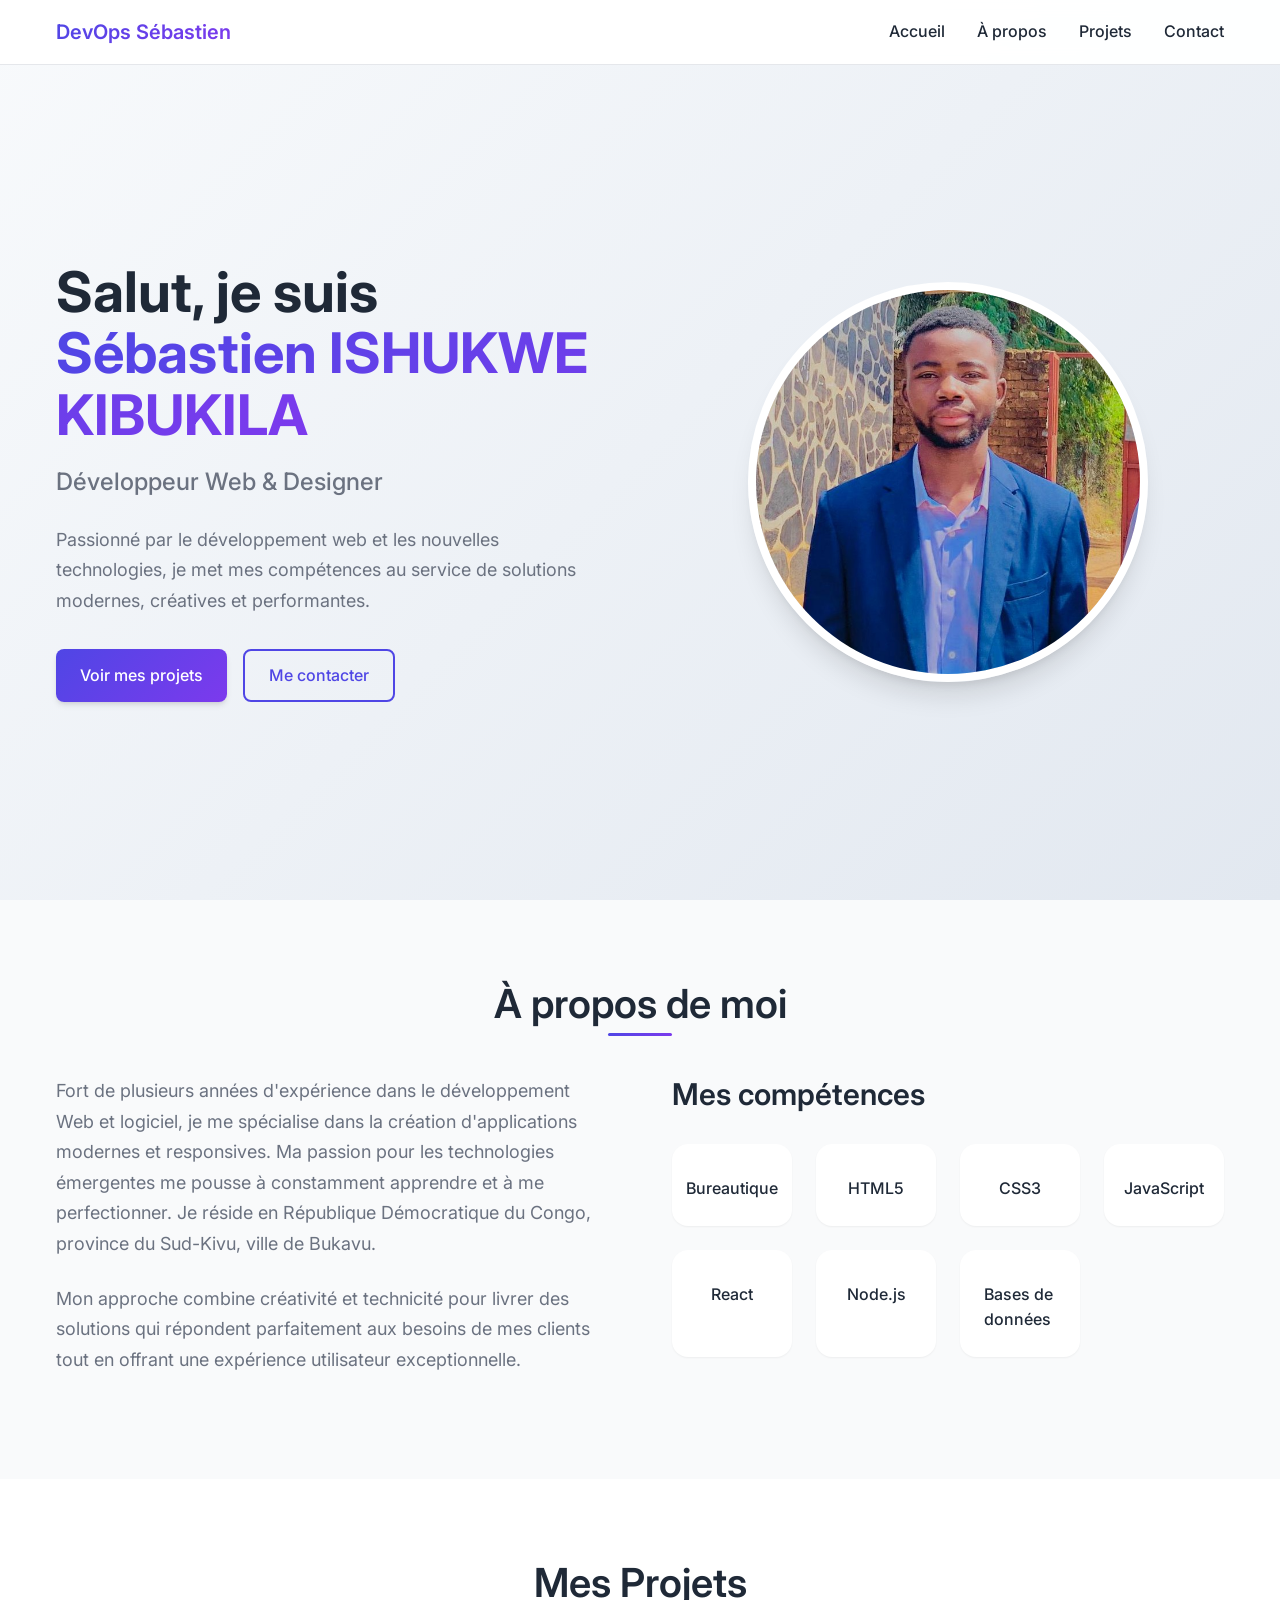
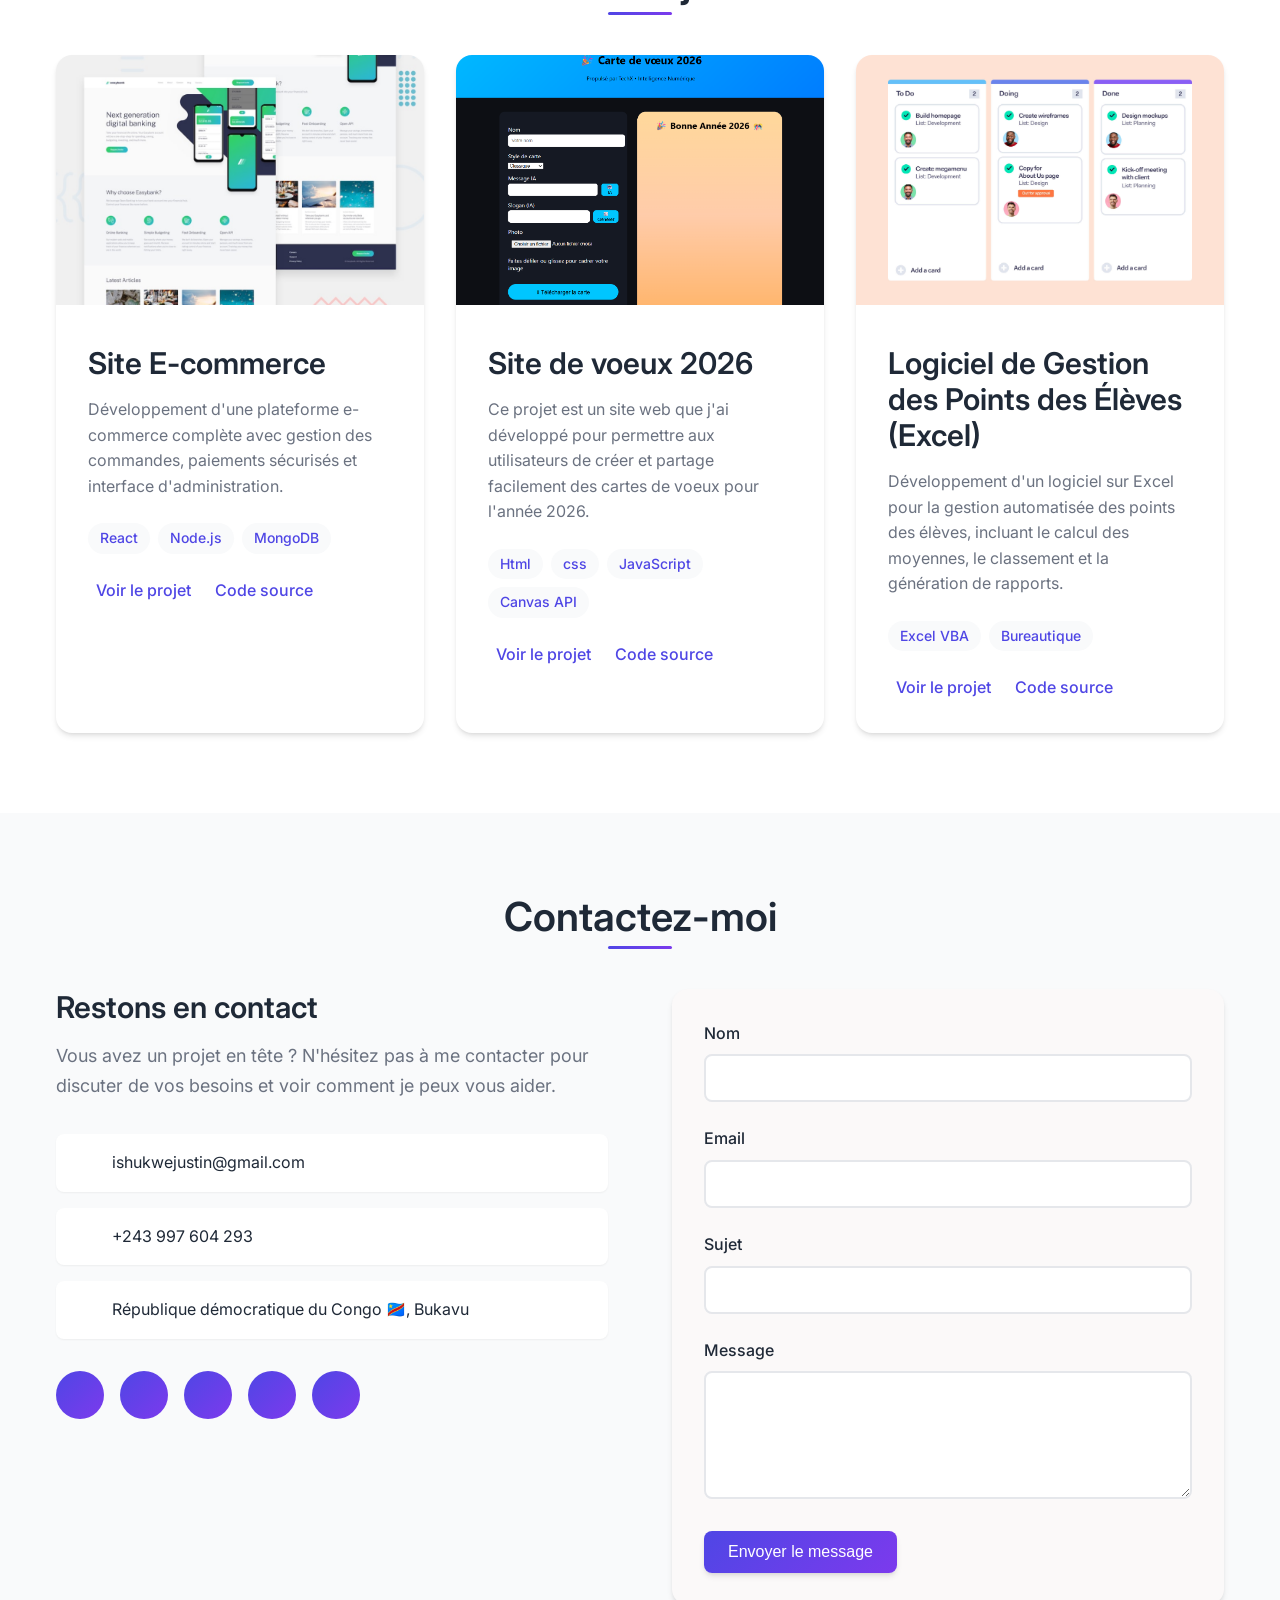
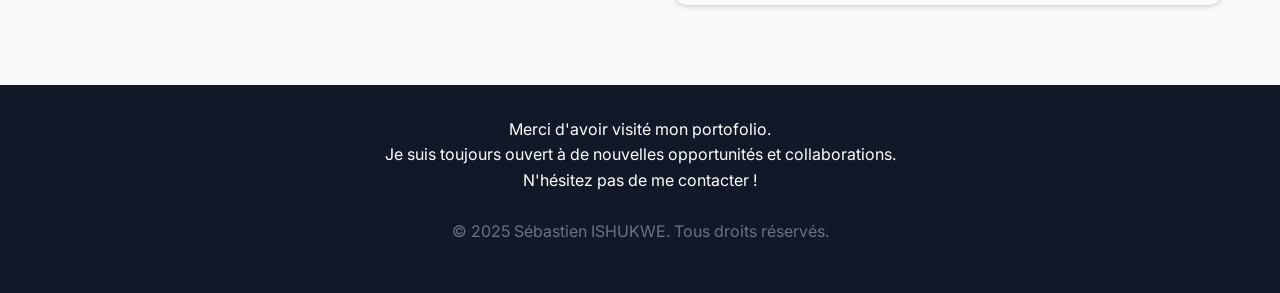
==== index.html @ 8b9715c1 "Add files via upload" ====
<!DOCTYPE html>
<html lang="fr">
<head>
    <meta charset="UTF-8">
    <meta name="viewport" content="width=device-width, initial-scale=1.0">
    <title>Portfolio - DevOps Sébastien ISHUKWE</title>
    <link rel="stylesheet" href="style.css">
    <link rel="stylesheet" href="fontawesome-free-5.15.4-web/fontawesome-free-5.15.4-web/css/all.css">
    <link href="https://fonts.googleapis.com/css2?family=Inter:wght@300;400;500;600;700&display=swap" rel="stylesheet">
</head>
<body>
    <!-- Header avec navigation -->
    <header class="header">
        <nav class="nav">
            <div class="nav-container">
                <div class="nav-logo">
                    <h2>DevOps Sébastien</h2>
                </div>
                <ul class="nav-menu">
                    <li class="nav-item">
                        <a href="#accueil" class="nav-link">Accueil</a>
                    </li>
                    <li class="nav-item">
                        <a href="#apropos" class="nav-link">À propos</a>
                    </li>
                    <li class="nav-item">
                        <a href="#projets" class="nav-link">Projets</a>
                    </li>
                    <li class="nav-item">
                        <a href="#contact" class="nav-link">Contact</a>
                    </li>
                    <!-- <li class="nav-item"><a href="#cv" class="nav-link">CV</a></li> -->
                </ul>
                <div class="nav-toggle">
                    <span class="bar"></span>
                    <span class="bar"></span>
                    <span class="bar"></span>
                </div>
            </div>
        </nav>
    </header>

    <!-- Section Hero/Accueil -->
    <section id="accueil" class="hero">
        <div class="hero-container">
            <div class="hero-content">
                <h1 class="hero-title">Salut, je suis <br><span class="highlight">Sébastien ISHUKWE KIBUKILA</span></h1>
                <p class="hero-subtitle">Développeur Web & Designer</p>
                <p class="hero-description">Passionné par le développement web et les nouvelles technologies, 
                    je met mes compétences au service de solutions modernes, 
                    créatives et performantes.
                </p>
                <div class="hero-buttons">
                    <a href="#projets" class="btn btn-primary">Voir mes projets</a>
                    <a href="#contact" class="btn btn-secondary">Me contacter</a>
                    <!-- <a href="#cv" class="btn btn-secondary">Mon curriculum vitae</a> -->
                </div>
            </div>
            <div class="hero-image">
                <img src="images/image1.jpg" alt="Photo de profil" class="profile-img">
            </div>
        </div>
    </section>

    <!-- Section À propos -->
    <section id="apropos" class="about">
        <div class="container">
            <h2 class="section-title">À propos de moi</h2>
            <div class="about-content">
                <div class="about-text">
                    <p>
                        Fort de plusieurs années d'expérience dans le développement Web et logiciel, je me spécialise dans la création d'applications modernes et responsives. Ma passion pour les technologies émergentes me pousse à constamment apprendre et à me perfectionner. Je réside en République Démocratique du Congo, province du Sud-Kivu, ville de Bukavu.
                    </p>
                    <p>
                        Mon approche combine créativité et technicité pour livrer des solutions 
                        qui répondent parfaitement aux besoins de mes clients tout en offrant 
                        une expérience utilisateur exceptionnelle.
                    </p>
                </div>
                <div class="skills">
                    <h3>Mes compétences</h3>
                    <div class="skills-grid">
                        <div class="skill-item">
                            <i class="fas fa-file-excel"></i>
                            <span>Bureautique</span>
                        </div>
                        <div class="skill-item">
                            <i class="fab fa-html5"></i>
                            <span>HTML5</span>
                        </div>
                        <div class="skill-item">
                            <i class="fab fa-css3-alt"></i>
                            <span>CSS3</span>
                        </div>
                        <div class="skill-item">
                            <i class="fab fa-js-square"></i>
                            <span>JavaScript</span>
                        </div>
                        <div class="skill-item">
                            <i class="fab fa-react"></i>
                            <span>React</span>
                        </div>
                        <div class="skill-item">
                            <i class="fab fa-node-js"></i>
                            <span>Node.js</span>
                        </div>
                        <div class="skill-item">
                            <i class="fas fa-database"></i>
                            <span>Bases de données</span>
                        </div>
                    </div>
                </div>
            </div>
        </div>
    </section>

    <!-- Section Projets -->
    <section id="projets" class="projects">
        <div class="container">
            <h2 class="section-title">Mes Projets</h2>
            <div class="projects-grid">
                <div class="project-card">
                    <div class="project-image">
                        <img src="images/project1.png" alt="Projet 1">
                    </div>
                    <div class="project-content">
                        <h3 class="project-title">Site E-commerce</h3>
                        <p class="project-description">
                            Développement d'une plateforme e-commerce complète avec 
                            gestion des commandes, paiements sécurisés et interface d'administration.
                        </p>
                        <div class="project-tech">
                            <span class="tech-tag">React</span>
                            <span class="tech-tag">Node.js</span>
                            <span class="tech-tag">MongoDB</span>
                        </div>
                        <div class="project-links">
                            <a href="#" class="project-link">
                                <i class="fas fa-external-link-alt"></i>
                                Voir le projet
                            </a>
                            <a href="#" class="project-link">
                                <i class="fab fa-github"></i>
                                Code source
                            </a>
                        </div>
                    </div>
                </div>

                <div class="project-card">
                    <div class="project-image">
                        <!-- <img src="images/project2.png" alt="Projet 2"> -->
                        <img src="images/projet3.png" alt="Projet 2">
                    </div>
                    <div class="project-content">
                        <h3 class="project-title">Site de voeux 2026</h3>
                        <p class="project-description">
                            Ce projet est un site web que j'ai développé pour permettre aux
                            utilisateurs de créer et partage facilement des cartes de voeux pour l'année 2026.
                        </p>
                        <div class="project-tech">
                            <span class="tech-tag">Html</span>
                            <span class="tech-tag">css</span>
                            <span class="tech-tag">JavaScript</span>
                            <span class="tech-tag">Canvas API</span>
                        </div>
                        <div class="project-links">
                            <a href="https://sebastien-ux-eng.github.io/carte_voeux_2026/" target="_blank" class="project-link">
                                <i class="fas fa-external-link-alt"></i>
                                Voir le projet
                            </a>
                            <a href="https://sebastien-ux-eng.github.io/carte_voeux_2026/" class="project-link">
                                <i class="fab fa-github"></i>
                                Code source
                            </a>
                        </div>
                    </div>
                </div>

                <div class="project-card">
                    <div class="project-image">
                        <img src="images/project3.jpeg" alt="Projet Gestion des points">
                    </div>
                    <div class="project-content">
                        <h3 class="project-title">Logiciel de Gestion des Points des Élèves (Excel)</h3>
                        <p class="project-description">
                            Développement d'un logiciel sur Excel pour la gestion automatisée des points des élèves, incluant le calcul des moyennes, le classement et la génération de rapports.
                        </p>
                        <div class="project-tech">
                            <span class="tech-tag">Excel VBA</span>
                            <span class="tech-tag">Bureautique</span>
                        </div>
                        <div class="project-links">
                            <a href="#" class="project-link">
                                <i class="fas fa-external-link-alt"></i>
                                Voir le projet
                            </a>
                            <a href="#" class="project-link">
                                <i class="fab fa-github"></i>
                                Code source
                            </a>
                        </div>
                    </div>
                </div>
            </div>
        </div>
    </section>

    <!-- Section CV -->
    <!-- <section id="cv" class="cv">
        <div class="container">
            <h2 class="section-title">Mon curriculum vitae</h2>
            <header>
                <div class="header-content">
                    <div class="profile-info">
                        <h1>Sébastien ISHUKWE KIBUKILA</h1>
                        <h2>Étudiant en Informatique de Gestion</h2>
                    </div>
                    <div class="contact-info">
                        <div class="contact-item"><i class="fas fa-phone"></i><span>+243 997 604 293</span></div>
                        <div class="contact-item"><i class="fas fa-envelope"></i><span>ishukwejustin@gmail.com</span></div>
                        <div class="contact-item"><i class="fas fa-map-marker-alt"></i><span>Bukavu, RDC</span></div>
                    </div>
                </div>
            </header>

            <section class="section">
                <h2 class="section-title"><i class="fas fa-user"></i> Profil</h2>
                <p>Étudiant motivé en Informatique de Gestion à l'ISP-Bukavu...</p>
            </section>

            <section class="section">
                <h2 class="section-title"><i class="fas fa-graduation-cap"></i> Formation</h2>
                <div class="timeline">
                    <div class="timeline-item"><div class="timeline-date">2023 - Présent</div><div class="timeline-title">ISP-Bukavu</div>
                    <div class="timeline-subtitle">Département d'Informatique de Gestion</div><p>Graduat en cours</p></div>

                    <div class="timeline-item"><div class="timeline-date">Mai 2023</div><div class="timeline-title">Mouvement xaveri</div>
                    <div class="timeline-subtitle">Formation en Bureautique au CERDAF</div><p>Brêvet</p></div>

                    <div class="timeline-item"><div class="timeline-date">2022 - 2023</div><div class="timeline-title">
                        Complexe Scolaire La Puissance Divine</div>
                    <div class="timeline-subtitle">Commerciale & Gestion</div><p>Diplôme d'État</p></div>

                    <div class="timeline-item"><div class="timeline-date">Du 12 Juillet 2022 - 12 Août 2022</div><div class="timeline-title">
                        Office Congolaise de Contrôle (OCC en sigle)</div><div class="timeline-subtitle">
                            Commerciale & Gestion</div><p>Stage d'entreprise</p></div>
                            
                    <div class="timeline-item"><div class="timeline-date">2015 - 2016</div><div class="timeline-title">
                        Ecole Primaire Burhiba</div><p>Certificat de fin d'étude primaire</p></div>

                    <div class="timeline-item"><div class="timeline-date">En septembre 2023</div><div class="timeline-title">
                        Croix rouge de la RDC</div><div class="timeline-subtitle">Formation en premier secours au centre 
                            bandari à Bukavu</div><p>Certificat</p></div>
                </div>
            </section>

            <section class="section">
                <h2 class="section-title"><i class="fas fa-briefcase"></i> Expérience</h2>
                <div class="timeline">
                    <div class="timeline-item"><div class="timeline-title">Agent de Terrain & Activateur de Cartes SIM</div><div class="timeline-subtitle">Orange et Airtel, Bukavu</div><p>Activation de cartes SIM, support client...</p></div>
                </div>
            </section>

            <section class="section">
                <h2 class="section-title"><i class="fas fa-laptop-code"></i> Compétences</h2>
                <div class="skills-container">
                    <div class="skill-category">
                        <h3>Informatique</h3><br>
                        <div class="skill-item"><div class="skill-name"><span>Suite Microsoft Office : </span><br><span> 90%</span></div><div class="skill-bar"><div class="skill-level" style="width: 90%;"></div></div></div>
                        <div class="skill-item"><div class="skill-name"><span>Programmation : </span><br><span> 60%</span></div><div class="skill-bar"><div class="skill-level" style="width: 60%;"></div></div></div>
                    </div>
                    <div class="skill-category">
                        <h3>Langues</h3><br>
                        <div class="language"><div class="language-name">Français</div><div class="language-level">
                            <i class="fas fa-star"></i><i class="fas fa-star"></i><i class="fas fa-star">
                            </i><i class="fas fa-star"></i><i class="fas fa-star"></i></div></div>

                        <div class="language"><div class="language-name">Kiswahili</div><div class="language-level">
                            <i class="fas fa-star"></i><i class="fas fa-star"></i><i class="fas fa-star">
                            </i><i class="fas fa-star -half-alt"></i><i class="fas fa-star -half-alt"></i></div></div>

                        <div class="language"><div class="language-name">Anglais</div><div class="language-level">
                            <i class="fas fa-star"></i><i class="fas fa-star"></i><i class="far fa-star">
                            </i><i class="far fa-star"></i><i class="far fa-star"></i></div></div>
                    </div>
                </div>
            </section>

            <footer>
                <p>Je certifie sur l'honneur l'exactitude des informations communiquées dans ce CV.</p>
                <p>Fait à Bukavu, le 27 janvier 2025</p><br><br>
                    <a href="Docs/cv Sébastien.pdf" class="btn btn-primary" download><i class="fas fa-file-pdf"></i> Télécharger mon CV (PDF)</a>
            </footer>
        </div>
    </section> -->

    <!-- Section Contact -->
    <section id="contact" class="contact">
        <div class="container">
            <h2 class="section-title">Contactez-moi</h2>
            <div class="contact-content">
                <div class="contact-info">
                    <h3>Restons en contact</h3>
                    <p>
                        Vous avez un projet en tête ? N'hésitez pas à me contacter 
                        pour discuter de vos besoins et voir comment je peux vous aider.
                    </p>
                    <div class="contact-details">
                        <div class="contact-item">
                            <i class="fas fa-envelope"></i>
                            <span>ishukwejustin@gmail.com</span>
                        </div>
                        <div class="contact-item">
                            <i class="fas fa-phone"></i>
                            <span>+243 997 604 293 </span>
                        </div>
                        <div class="contact-item">
                            <i class="fas fa-map-marker-alt"></i>
                            <span>République démocratique du Congo 🇨🇩, Bukavu </span>
                        </div>
                    </div>
                    <div class="social-links">
                        <a href="https://www.linkedin.com/in/s%C3%A9bastien-ishukwe-a7b00032a?utm_source=share&utm_campaign=share_via&utm_content=profile&utm_medium=android_app" class="social-link">
                            <i class="fab fa-linkedin"></i>
                        </a>
                        <a href="https://www.facebook.com/sebastien.ishukwe" class="social-link">
                            <i class="fab fa-facebook"></i>
                        </a>
                        <a href="https://x.com/Ishukwe2002?t=mfjopXkJFQNXrxbe7AcxJQ&s=09" class="social-link">
                            <i class="fab fa-twitter"></i>
                        </a>

                        <a href="https://wa.me/qr/FS6CKBPMZW36C1" class="social-link"><i class="fab fa-whatsapp "></i></a>
                        <a href="https://t.me/SebastienISHUKWE" class="social-link">
                            <i class="fab fa-telegram"></i>
                        </a>
                    </div>
                </div>
                <form id="contact-form" class="contact-form">
                    <div class="form-group">
                        <label for="name">Nom</label>
                        <input type="text" id="name" name="name" required>
                    </div>
                    <div class="form-group">
                        <label for="email">Email</label>
                        <input type="email" id="email" name="email" required>
                    </div>
                    <div class="form-group">
                        <label for="subject">Sujet</label>
                        <input type="text" id="subject" name="subject" required>
                    </div>
                    <div class="form-group">
                        <label for="message">Message</label>
                        <textarea id="message" name="message" rows="5" required></textarea>
                    </div>
                    <button type="submit" class="btn btn-primary">Envoyer le message</button>
                </form>
            </div>
        </div>
    </section>

    <!-- Footer -->
    <footer class="footer">
        <div class="container">
            <footer>Merci d'avoir visité mon portofolio. 
                <br>Je suis toujours ouvert à de nouvelles opportunités et collaborations. 
                <br>N'hésitez pas de me contacter !</footer><br>
            <p>© 2025 Sébastien ISHUKWE. Tous droits réservés.</p>
        </div>
    </footer>

    <script>
        // Navigation mobile toggle
        const navToggle = document.querySelector('.nav-toggle');
        const navMenu = document.querySelector('.nav-menu');

        navToggle.addEventListener('click', () => {
            navMenu.classList.toggle('active');
            navToggle.classList.toggle('active');
        });

        // Smooth scrolling pour les liens de navigation
        document.querySelectorAll('a[href^="#"]').forEach(anchor => {
            anchor.addEventListener('click', function (e) {
                e.preventDefault();
                const target = document.querySelector(this.getAttribute('href'));
                if (target) {
                    target.scrollIntoView({
                        behavior: 'smooth',
                        block: 'start'
                    });
                }
            });
        });

        // Formulaire de contact
        document.querySelector('.contact-form').addEventListener('submit', function(e) {
            e.preventDefault();
            alert('Merci pour votre message ! Je vous répondrai bientôt.');
            this.reset();
        });
    </script>
</body>
</html>
---- style.css ----
/* Reset CSS et variables */
* {
    margin: 0;
    padding: 0;
    box-sizing: border-box;
}

:root {
    --primary-color: #4f46e5;
    --primary-dark: #3730a3;
    --secondary-color: #06b6d4;
    --accent-color: #f59e0b;
    --text-primary: #1f2937;
    --text-secondary: #6b7280;
    --text-light: #9ca3af;
    --bg-primary: #ffffff;
    --bg-secondary: #f9fafb;
    --bg-dark: #111827;
    --border-color: #e5e7eb;
    --shadow-sm: 0 1px 2px 0 rgb(0 0 0 / 0.05);
    --shadow-md: 0 4px 6px -1px rgb(0 0 0 / 0.1), 0 2px 4px -2px rgb(0 0 0 / 0.1);
    --shadow-lg: 0 10px 15px -3px rgb(0 0 0 / 0.1), 0 4px 6px -4px rgb(0 0 0 / 0.1);
    --shadow-xl: 0 20px 25px -5px rgb(0 0 0 / 0.1), 0 8px 10px -6px rgb(0 0 0 / 0.1);
    --gradient-primary: linear-gradient(135deg, #4f46e5 0%, #7c3aed 100%);
    --gradient-secondary: linear-gradient(135deg, #06b6d4 0%, #3b82f6 100%);
}

/* Styles de base */
html {
    scroll-behavior: smooth;
}

body {
    font-family: 'Inter', -apple-system, BlinkMacSystemFont, 'Segoe UI', Roboto, sans-serif;
    line-height: 1.6;
    color: var(--text-primary);
    background-color: var(--bg-primary);
}

.container {
    max-width: 1200px;
    margin: 0 auto;
    padding: 0 1rem;
}

/* Typographie */
h1, h2, h3, h4, h5, h6 {
    font-weight: 600;
    line-height: 1.2;
    margin-bottom: 1rem;
}

h1 {
    font-size: 3.5rem;
    font-weight: 700;
}

h2 {
    font-size: 2.5rem;
}

h3 {
    font-size: 1.875rem;
}

p {
    margin-bottom: 1rem;
    color: var(--text-secondary);
}

/* Boutons */
.btn {
    display: inline-flex;
    align-items: center;
    gap: 0.5rem;
    padding: 0.75rem 1.5rem;
    border: none;
    border-radius: 0.5rem;
    font-weight: 500;
    text-decoration: none;
    transition: all 0.3s ease;
    cursor: pointer;
    font-size: 1rem;
}

.btn-primary {
    background: var(--gradient-primary);
    color: white;
    box-shadow: var(--shadow-md);
}

.btn-primary:hover {
    transform: translateY(-2px);
    box-shadow: var(--shadow-lg);
}

.btn-secondary {
    background: transparent;
    color: var(--primary-color);
    border: 2px solid var(--primary-color);
}

.btn-secondary:hover {
    background: var(--primary-color);
    color: white;
    transform: translateY(-2px);
}

/* Header et Navigation */
.header {
    position: fixed;
    top: 0;
    left: 0;
    right: 0;
    background: rgba(255, 255, 255, 0.95);
    backdrop-filter: blur(10px);
    border-bottom: 1px solid var(--border-color);
    z-index: 1000;
    transition: all 0.3s ease;
}

.nav-container {
    max-width: 1200px;
    margin: 0 auto;
    padding: 0 1rem;
    display: flex;
    justify-content: space-between;
    align-items: center;
    height: 4rem;
}

.nav-logo h2 {
    background: var(--gradient-primary);
    -webkit-background-clip: text;
    -webkit-text-fill-color: transparent;
    background-clip: text;
    margin: 0;
    font-size: 20px;
}

.nav-menu {
    display: flex;
    list-style: none;
    gap: 2rem;
}

.nav-link {
    text-decoration: none;
    color: var(--text-primary);
    font-weight: 500;
    transition: color 0.3s ease;
    position: relative;
}

.nav-link:hover {
    color: var(--primary-color);
}

.nav-link::after {
    content: '';
    position: absolute;
    bottom: -0.5rem;
    left: 0;
    width: 0;
    height: 2px;
    background: var(--gradient-primary);
    transition: width 0.3s ease;
}

.nav-link:hover::after {
    width: 100%;
}

.nav-toggle {
    display: none;
    flex-direction: column;
    cursor: pointer;
    gap: 0.25rem;
}

.bar {
    width: 1.5rem;
    height: 2px;
    background: var(--text-primary);
    transition: all 0.3s ease;
}

/* Section Hero */
.hero {
    padding: 8rem 0 4rem;
    background: linear-gradient(135deg, #f8fafc 0%, #e2e8f0 100%);
    min-height: 100vh;
    display: flex;
    align-items: center;
}

.hero-container {
    max-width: 1200px;
    margin: 0 auto;
    padding: 0 1rem;
    display: grid;
    grid-template-columns: 1fr 1fr;
    gap: 4rem;
    align-items: center;
}

.hero-title {
    font-size: 3.5rem;
    font-weight: 700;
    margin-bottom: 1rem;
    line-height: 1.1;
}

.highlight {
    background: var(--gradient-primary);
    -webkit-background-clip: text;
    -webkit-text-fill-color: transparent;
    background-clip: text;
}

.hero-subtitle {
    font-size: 1.5rem;
    color: var(--text-secondary);
    margin-bottom: 1.5rem;
    font-weight: 500;
}

.hero-description {
    font-size: 1.125rem;
    color: var(--text-secondary);
    margin-bottom: 2rem;
    line-height: 1.7;
}

.hero-buttons {
    display: flex;
    gap: 1rem;
    flex-wrap: wrap;
}

.hero-image {
    display: flex;
    justify-content: center;
    align-items: center;
}

.profile-img {
    width: 400px;
    height: 400px;
    border-radius: 50%;
    object-fit: cover;
    box-shadow: var(--shadow-xl);
    border: 8px solid white;
    transition: transform 0.3s ease;
}

.profile-img:hover {
    transform: scale(1.05);
}

/* Sections communes */
section {
    padding: 5rem 0;
}

.section-title {
    text-align: center;
    margin-bottom: 3rem;
    position: relative;
}

.section-title::after {
    content: '';
    position: absolute;
    bottom: -0.5rem;
    left: 50%;
    transform: translateX(-50%);
    width: 4rem;
    height: 3px;
    background: var(--gradient-primary);
    border-radius: 2px;
}

/* Section À propos */
.about {
    background: var(--bg-secondary);
}

.about-content {
    display: grid;
    grid-template-columns: 1fr 1fr;
    gap: 4rem;
    align-items: start;
}

.about-text p {
    font-size: 1.125rem;
    line-height: 1.7;
    margin-bottom: 1.5rem;
}

.skills h3 {
    margin-bottom: 2rem;
    color: var(--text-primary);
}

.skills-grid {
    display: grid;
    grid-template-columns: repeat(auto-fit, minmax(120px, 1fr));
    gap: 1.5rem;
}

.skill-item {
    display: flex;
    flex-direction: column;
    align-items: center;
    gap: 0.5rem;
    padding: 1.5rem;
    background: white;
    border-radius: 1rem;
    box-shadow: var(--shadow-sm);
    transition: all 0.3s ease;
}

.skill-item:hover {
    transform: translateY(-5px);
    box-shadow: var(--shadow-md);
}

.skill-item i {
    font-size: 2rem;
    color: var(--primary-color);
}

.skill-item span {
    font-weight: 500;
    color: var(--text-primary);
}

/* Section Projets */
.projects-grid {
    display: grid;
    grid-template-columns: repeat(auto-fit, minmax(350px, 1fr));
    gap: 2rem;
}

.project-card {
    background: white;
    border-radius: 1rem;
    overflow: hidden;
    box-shadow: var(--shadow-md);
    transition: all 0.3s ease;
}

.project-card:hover {
    transform: translateY(-10px);
    box-shadow: var(--shadow-xl);
}

.project-image {
    position: relative;
    overflow: hidden;
}

.project-image img {
    width: 100%;
    height: 250px;
    object-fit: cover;
    transition: transform 0.3s ease;
}

.project-card:hover .project-image img {
    transform: scale(1.1);
}

.project-content {
    padding: 2rem;
}

.project-title {
    margin-bottom: 1rem;
    color: var(--text-primary);
}

.project-description {
    margin-bottom: 1.5rem;
    line-height: 1.6;
}

.project-tech {
    display: flex;
    flex-wrap: wrap;
    gap: 0.5rem;
    margin-bottom: 1.5rem;
}

.tech-tag {
    padding: 0.25rem 0.75rem;
    background: var(--bg-secondary);
    color: var(--primary-color);
    border-radius: 1rem;
    font-size: 0.875rem;
    font-weight: 500;
}

.project-links {
    display: flex;
    gap: 1rem;
}

.project-link {
    display: flex;
    align-items: center;
    gap: 0.5rem;
    color: var(--primary-color);
    text-decoration: none;
    font-weight: 500;
    transition: color 0.3s ease;
}

.project-link:hover {
    color: var(--primary-dark);
}

/* Section Contact */
.contact {
    background: var(--bg-secondary);
}

.contact-content {
    display: grid;
    grid-template-columns: 1fr 1fr;
    gap: 4rem;
}

.contact-info h3 {
    margin-bottom: 1rem;
    color: var(--text-primary);
}

.contact-info p {
    margin-bottom: 2rem;
    font-size: 1.125rem;
    line-height: 1.7;
}

.contact-details {
    margin-bottom: 2rem;
}

.contact-item {
    display: flex;
    align-items: center;
    gap: 1rem;
    margin-bottom: 1rem;
    padding: 1rem;
    background: white;
    border-radius: 0.5rem;
    box-shadow: var(--shadow-sm);
}

.contact-item i {
    color: var(--primary-color);
    font-size: 1.25rem;
    width: 1.5rem;
}

.social-links {
    display: flex;
    gap: 1rem;
}

.social-link {
    display: flex;
    align-items: center;
    justify-content: center;
    width: 3rem;
    height: 3rem;
    background: var(--gradient-primary);
    color: white;
    border-radius: 50%;
    text-decoration: none;
    transition: all 0.3s ease;
}

.social-link:hover {
    transform: translateY(-3px);
    box-shadow: var(--shadow-lg);
}

/* Formulaire de contact */
.contact-form {
    background: rgb(251, 249, 249);
    padding: 2rem;
    border-radius: 1rem;
    box-shadow: var(--shadow-md);
}

.form-group {
    margin-bottom: 1.5rem;
}

.form-group label {
    display: block;
    margin-bottom: 0.5rem;
    font-weight: 500;
    color: var(--text-primary);
}

.form-group input,
.form-group textarea {
    width: 100%;
    padding: 0.75rem;
    border: 2px solid var(--border-color);
    border-radius: 0.5rem;
    font-family: inherit;
    font-size: 1rem;
    transition: border-color 0.3s ease;
}

.form-group input:focus,
.form-group textarea:focus {
    outline: none;
    border-color: var(--primary-color);
}

.form-group textarea {
    resize: vertical;
    min-height: 120px;
}

/* Footer */
.footer {
    background: var(--bg-dark);
    color: white;
    text-align: center;
    padding: 2rem 0;
}

/* Animations */
@keyframes fadeInUp {
    from {
        opacity: 0;
        transform: translateY(30px);
    }
    to {
        opacity: 1;
        transform: translateY(0);
    }
}

.hero-content,
.hero-image {
    animation: fadeInUp 0.8s ease-out;
}

.hero-image {
    animation-delay: 0.2s;
}

/* Responsive Design */
@media (max-width: 768px) {
    .nav-menu {
        position: fixed;
        top: 4rem;
        left: -100%;
        width: 100%;
        height: calc(100vh - 4rem);
        background: white;
        flex-direction: column;
        justify-content: start;
        align-items: center;
        padding-top: 2rem;
        transition: left 0.3s ease;
        box-shadow: var(--shadow-lg);
    }

    .nav-menu.active {
        left: 0;
    }

    .nav-toggle {
        display: flex;
    }

    .nav-toggle.active .bar:nth-child(1) {
        transform: rotate(45deg) translate(5px, 5px);
    }

    .nav-toggle.active .bar:nth-child(2) {
        opacity: 0;
    }

    .nav-toggle.active .bar:nth-child(3) {
        transform: rotate(-45deg) translate(7px, -6px);
    }

    .hero {
        padding: 6rem 0 2rem;
        min-height: auto;
    }

    .hero-container {
        grid-template-columns: 1fr;
        gap: 2rem;
        text-align: center;
    }

    .hero-title {
        font-size: 2.5rem;
    }

    .hero-subtitle {
        font-size: 1.25rem;
    }

    .profile-img {
        width: 300px;
        height: 300px;
    }

    .about-content,
    .contact-content {
        grid-template-columns: 1fr;
        gap: 2rem;
    }

    .skills-grid {
        grid-template-columns: repeat(auto-fit, minmax(100px, 1fr));
        gap: 1rem;
    }

    .projects-grid {
        grid-template-columns: 1fr;
    }

    .hero-buttons {
        justify-content: center;
    }

    h1 {
        font-size: 2.5rem;
    }

    h2 {
        font-size: 2rem;
    }

    section {
        padding: 3rem 0;
    }
}

@media (max-width: 480px) {
    .container {
        padding: 0 0.75rem;
    }

    .hero-title {
        font-size: 2rem;
    }

    .hero-subtitle {
        font-size: 1.125rem;
    }

    .profile-img {
        width: 250px;
        height: 250px;
    }

    .project-content {
        padding: 1.5rem;
    }

    .contact-form {
        padding: 1.5rem;
    }

    .hero-buttons {
        flex-direction: column;
        align-items: center;
    }

    .btn {
        width: 100%;
        justify-content: center;
        max-width: 300px;
    }
}

/* Améliorations d'accessibilité */
@media (prefers-reduced-motion: reduce) {
    * {
        animation-duration: 0.01ms !important;
        animation-iteration-count: 1 !important;
        transition-duration: 0.01ms !important;
    }
}

/* Mode sombre (optionnel) */
@media (prefers-color-scheme: dark) {
    :root {
        --text-primary: #f9fafb;
        --text-secondary: #d1d5db;
        --text-light: #9ca3af;
        --bg-primary: #111827;
        --bg-secondary: #1f2937;
        --bg-dark: #030712;
        --border-color: #374151;
    }

    .header {
        background: rgba(17, 24, 39, 0.95);
        border-bottom-color: var(--border-color);
    }

    .hero {
        background: linear-gradient(135deg, #1f2937 0%, #111827 100%);
    }

    .skill-item,
    .contact-item,
    .contact-form,
    .project-card {
        background: var(--bg-secondary);
        border: 1px solid var(--border-color);
    }
}

/* ===============================
   📄 STYLES SPÉCIFIQUES AU CV
   =============================== */

.cv * {
    margin: 0;
    padding: 0;
    box-sizing: border-box;
    font-family: 'Segoe UI', Tahoma, Geneva, Verdana, sans-serif;
}

.cv body {
    background-color: #f5f7fa;
    color: #333;
    line-height: 1.6;
}

.cv .container {
    max-width: 1000px;
    margin: 0 auto;
    padding: 20px;
}

.cv header {
    background: linear-gradient(135deg, #2c3e50, #4a6491);
    color: white;
    padding: 30px;
    border-radius: 10px;
    margin-bottom: 25px;
    box-shadow: 0 5px 15px rgba(0, 0, 0, 0.1);
}

.cv .header-content {
    display: flex;
    justify-content: space-between;
    align-items: center;
    flex-wrap: wrap;
}

.cv .profile-info h1 {
    font-size: 2.5rem;
    margin-bottom: 10px;
}

.cv .profile-info h2 {
    font-size: 1.3rem;
    font-weight: 400;
    margin-bottom: 15px;
}

.cv .contact-info {
    text-align: right;
}

.cv .contact-item {
    margin: 5px 0;
    font-size: 0.95rem;
}

.cv .contact-item i {
    margin-right: 8px;
    color: #faf9f7;
}

/* Sections du CV */
.cv .section {
    margin-bottom: 30px;
}

.cv .section-title {
    font-size: 30px;
    color: #f7f7f9;
    margin-bottom: 15px;
    /* display: inline-block; */
    padding-bottom: 5px;
    text-align: center;
}

.cv .timeline {
    margin-top: 15px;
    padding-left: 20px;
    border-left: 2px solid #3498db;
}

.cv .timeline-item {
    margin-bottom: 20px;
    position: relative;
}

.cv .timeline-item::before {
    content: '';
    position: absolute;
    left: -10px;
    top: 8px;
    width: 8px;
    height: 8px;
    background: #3498db;
    border-radius: 50%;
}

.cv .timeline-date {
    font-weight: bold;
    color: #3498db;
}

.cv .timeline-title {
    font-size: 1.2rem;
    margin: 5px 0;
}

.cv .timeline-subtitle {
    font-size: 0.95rem;
    color: #555;
}

/* Compétences du CV */
.cv .skills-container {
    display: flex;
    flex-wrap: wrap;
    gap: 30px;
}

.cv .skill-category {
    flex: 1;
}

.cv .skill-item {
    margin-bottom: 12px;
}

.cv .skill-name {
    display: flex;
    justify-content: space-between;
    margin-bottom: 5px;
}

.cv .skill-bar {
    height: 8px;
    background: #ddd;
    border-radius: 5px;
    overflow: hidden;
}

.cv .skill-level {
    height: 100%;
    background: #3498db;
}

/* Langues */
.cv .language {
    display: flex;
    align-items: center;
    margin-bottom: 10px;
}

.cv .language-name {
    flex: 1;
}

.cv .language-level {
    display: flex;
    gap: 4px;
}

.cv .circle {
    width: 12px;
    height: 12px;
    border: 2px solid #3498db;
    border-radius: 50%;
}

.cv .fas.fa-star {
    /* background: #3498db; */
    color: gold;
}
/* 
.cv .fa-star-half-alt {
     background: #3498db; 
    color: lightgray;
} */

.cv .far.fa-star {
    /* background: #3498db; */
    color: lightgray;
}

/* Footer CV */
.cv footer {
    text-align: center;
    margin-top: 30px;
    padding: 20px;
    color: #666;
    font-size: 0.9rem;
}

/* Responsive CV */
@media (max-width: 768px) {
    .cv .header-content {
        flex-direction: column;
        text-align: center;
    }
    .cv .contact-info {
        margin-top: 20px;
        width: 100%;
    }
    .cv .profile-info h1 {
        font-size: 2rem;
    }
}
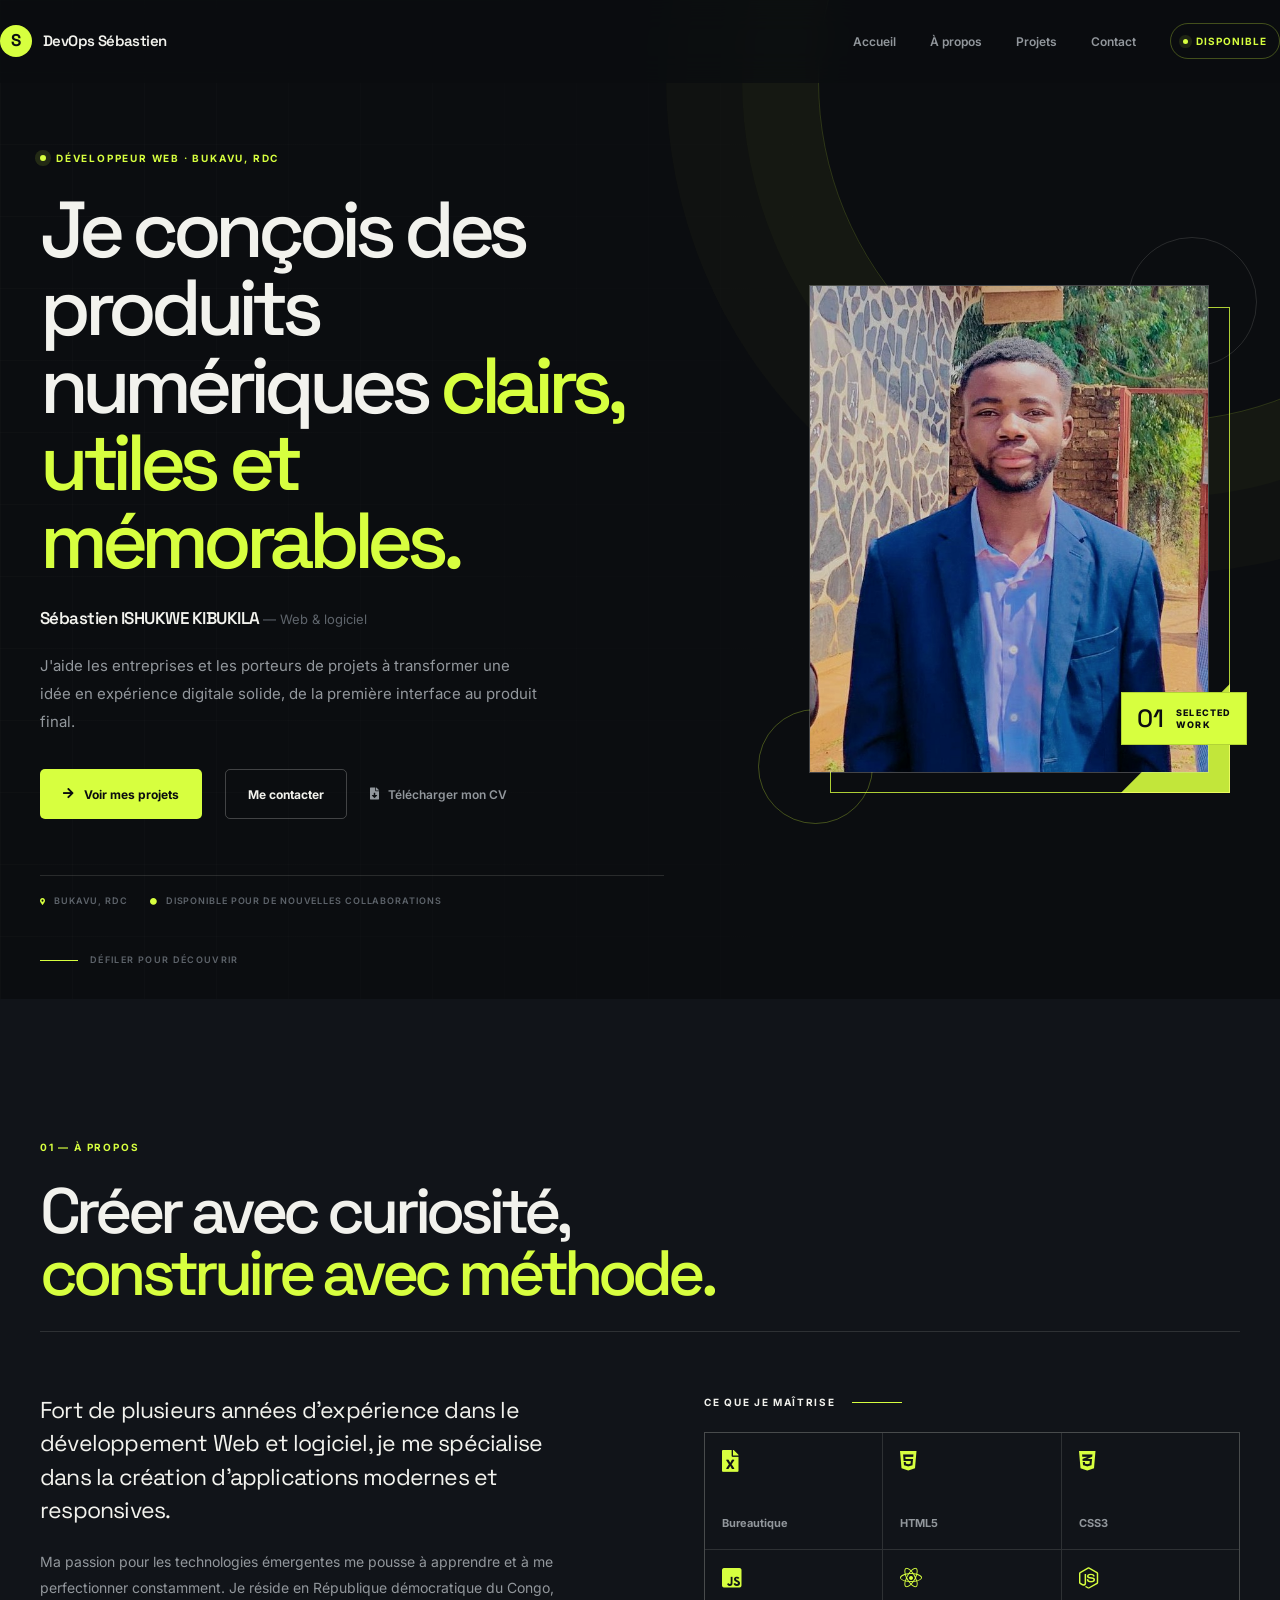
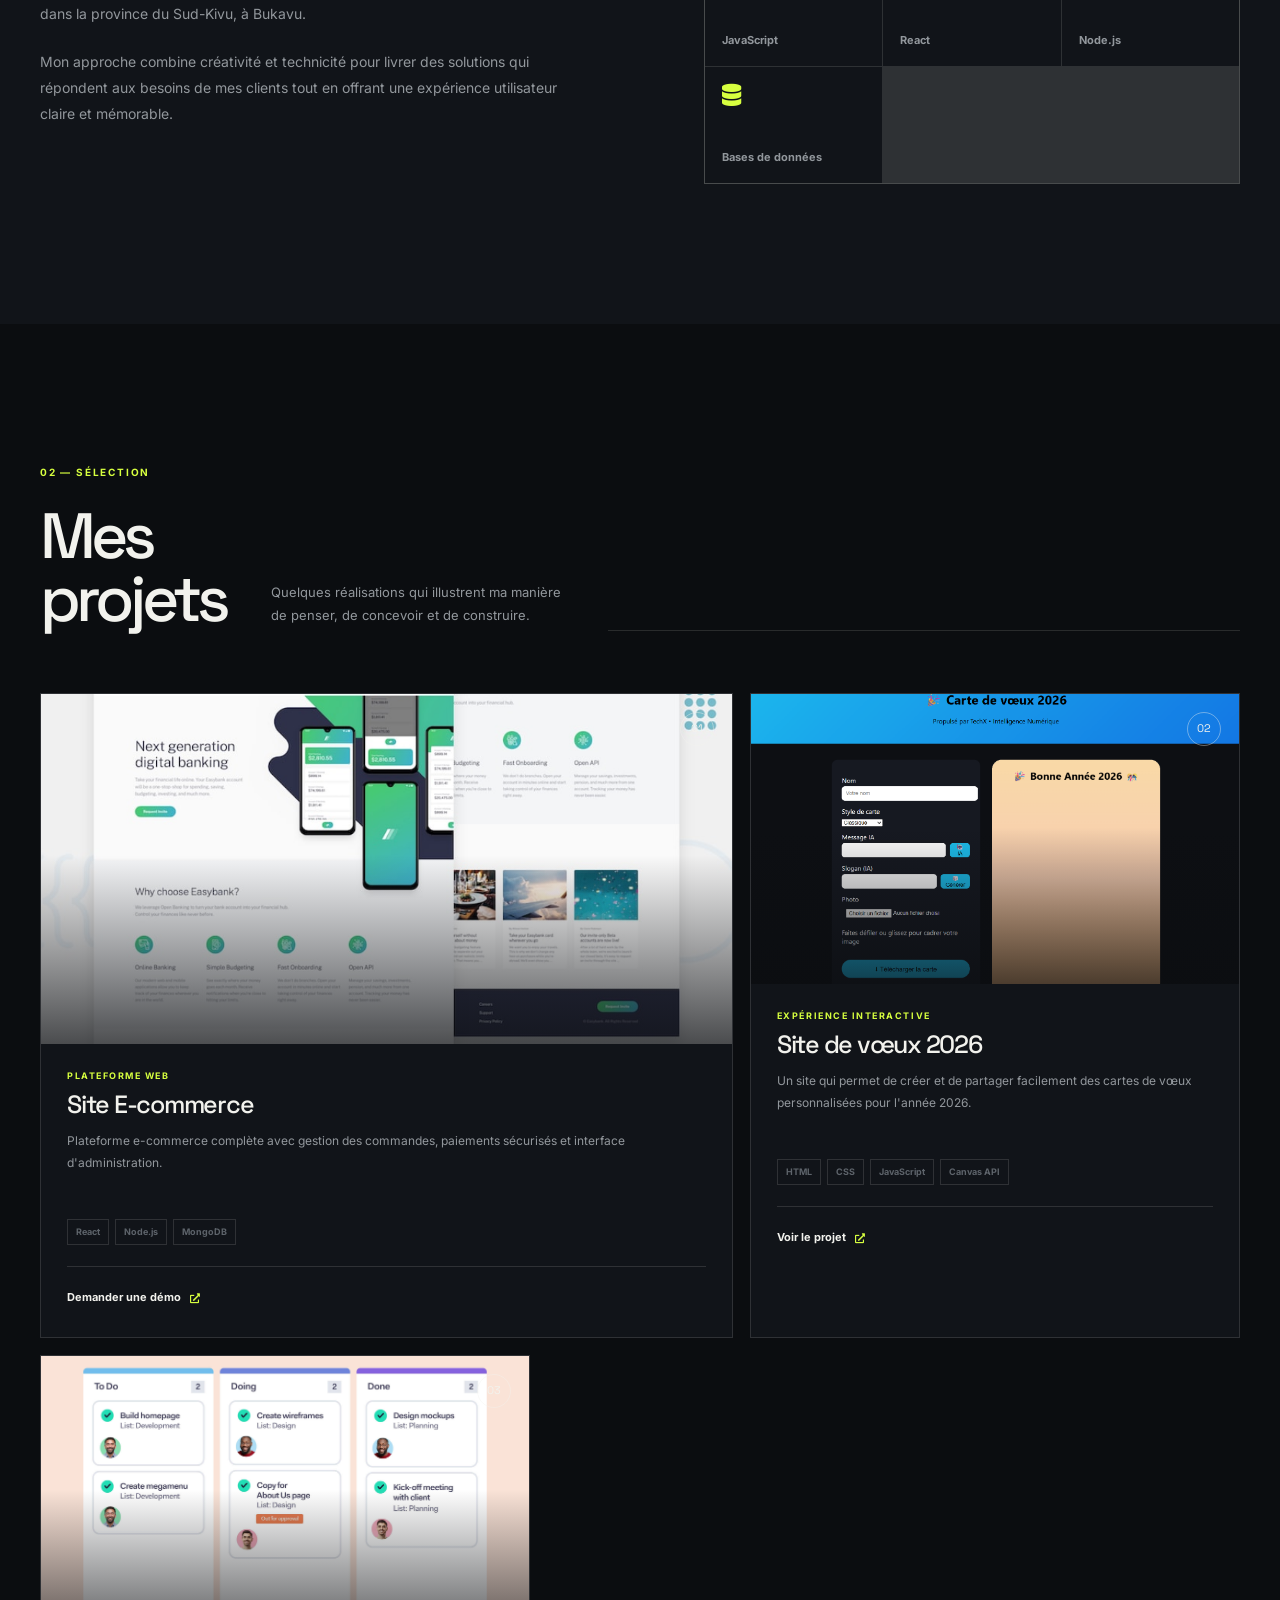
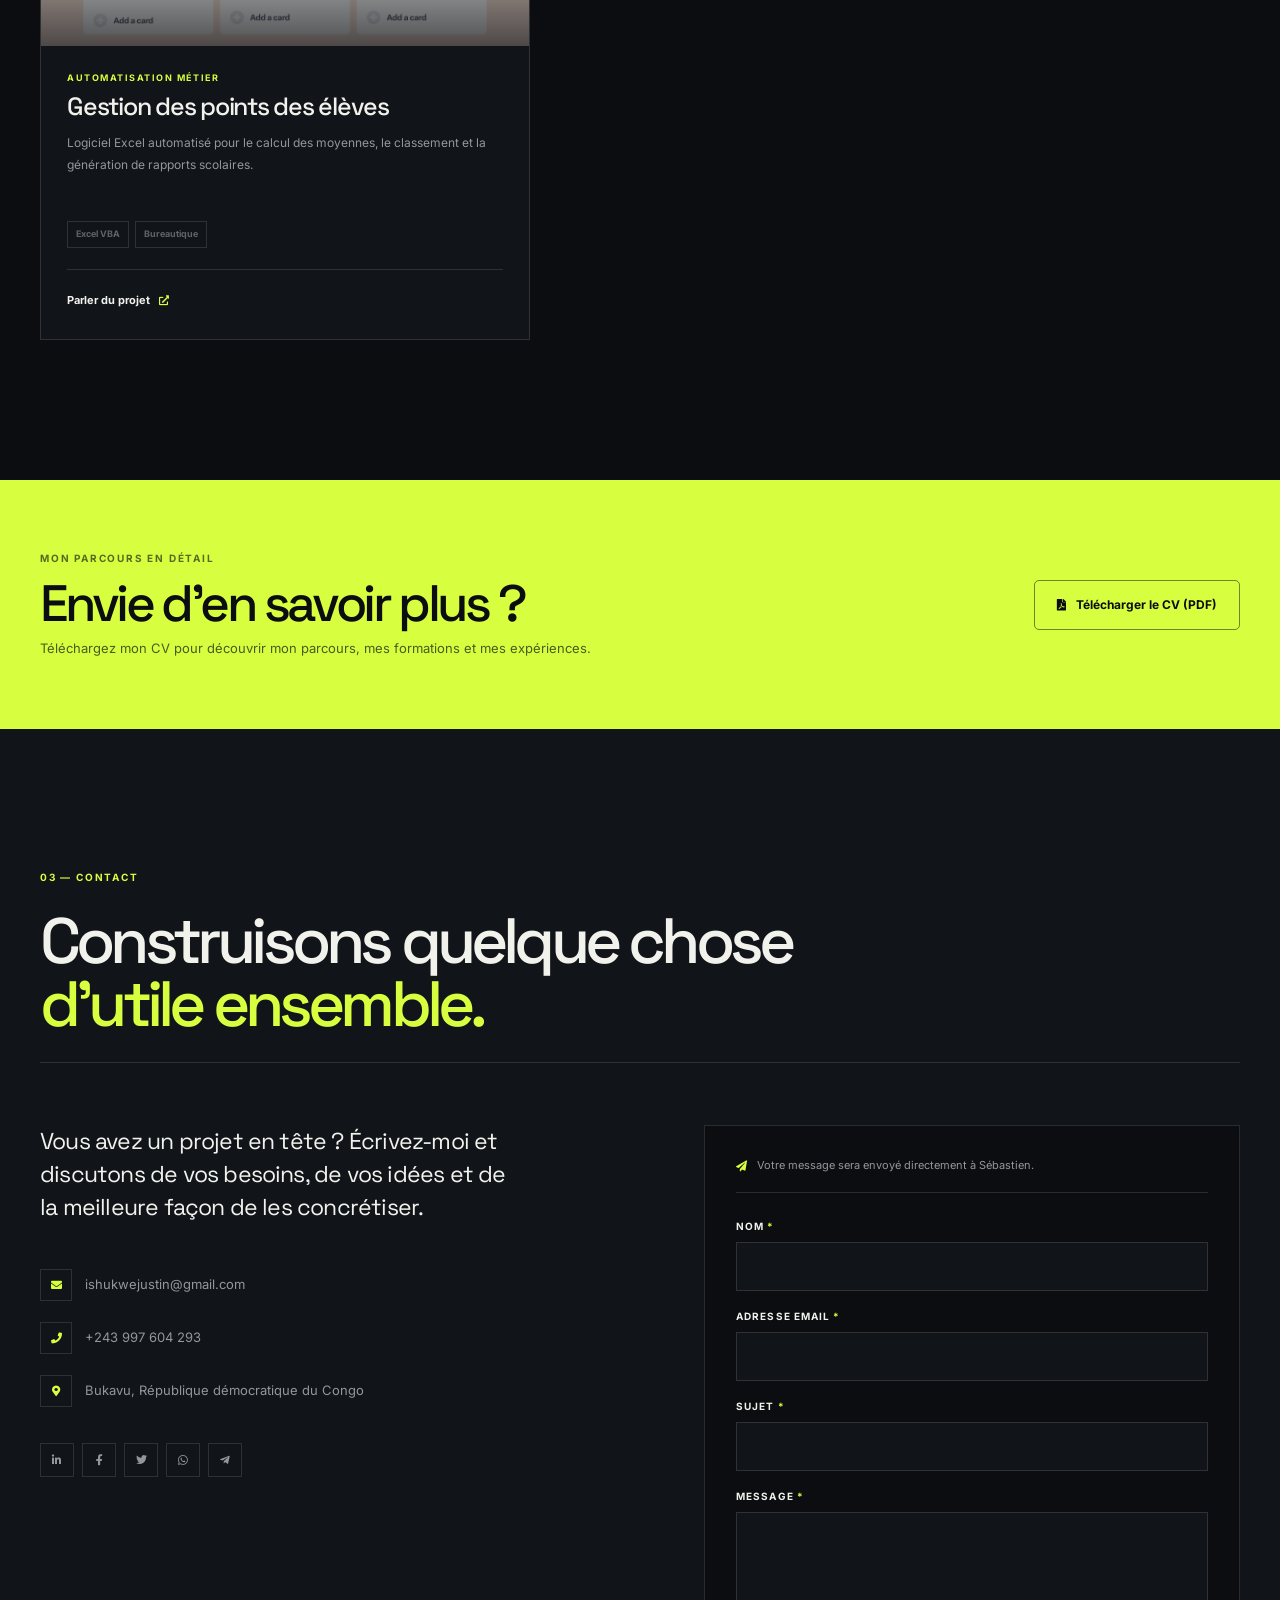
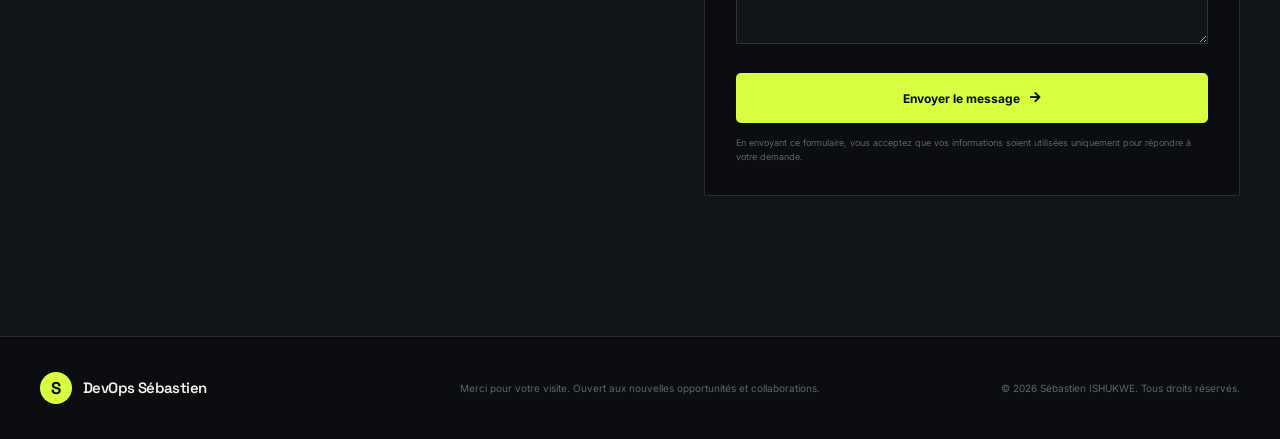
==== commit 89672c43: "Add files via upload" ====
--- a/index.html
+++ b/index.html
@@ -3,403 +3,226 @@
 <head>
     <meta charset="UTF-8">
     <meta name="viewport" content="width=device-width, initial-scale=1.0">
-    <title>Portfolio - DevOps Sébastien ISHUKWE</title>
+    <meta name="description" content="Portfolio de Sébastien ISHUKWE KIBUKILA, développeur Web et logiciel à Bukavu.">
+    <meta name="theme-color" content="#0b0d10">
+    <title>Portfolio — Sébastien ISHUKWE</title>
+    <link rel="icon" href="favicon.svg" type="image/svg+xml">
+    <link rel="canonical" href="https://sebastien-ux-eng.github.io/portofolio_perso/">
+    <meta property="og:type" content="website">
+    <meta property="og:locale" content="fr_FR">
+    <meta property="og:site_name" content="Portfolio de Sébastien ISHUKWE">
+    <meta property="og:title" content="Sébastien ISHUKWE KIBUKILA — Développeur Web à Bukavu">
+    <meta property="og:description" content="Portfolio professionnel de Sébastien ISHUKWE KIBUKILA, développeur Web et logiciel basé à Bukavu, RDC.">
+    <meta property="og:url" content="https://sebastien-ux-eng.github.io/portofolio_perso/">
+    <meta property="og:image" content="https://sebastien-ux-eng.github.io/portofolio_perso/images/image1.jpg">
+    <meta name="twitter:card" content="summary_large_image">
+    <meta name="twitter:title" content="Sébastien ISHUKWE KIBUKILA — Développeur Web à Bukavu">
+    <meta name="twitter:description" content="Portfolio professionnel de Sébastien ISHUKWE KIBUKILA, développeur Web et logiciel basé à Bukavu, RDC.">
+    <meta name="twitter:image" content="https://sebastien-ux-eng.github.io/portofolio_perso/images/image1.jpg">
+    <link rel="preconnect" href="https://fonts.googleapis.com">
+    <link rel="preconnect" href="https://fonts.gstatic.com" crossorigin>
+    <link href="https://fonts.googleapis.com/css2?family=Inter:wght@400;500;600;700&family=Space+Grotesk:wght@400;500;600;700&display=swap" rel="stylesheet">
+    <link rel="stylesheet" href="https://cdnjs.cloudflare.com/ajax/libs/font-awesome/5.15.4/css/all.min.css">
     <link rel="stylesheet" href="style.css">
-    <link rel="stylesheet" href="fontawesome-free-5.15.4-web/fontawesome-free-5.15.4-web/css/all.css">
-    <link href="https://fonts.googleapis.com/css2?family=Inter:wght@300;400;500;600;700&display=swap" rel="stylesheet">
+    <script type="application/ld+json">
+    {
+        "@context": "https://schema.org",
+        "@type": "Person",
+        "name": "Sébastien ISHUKWE KIBUKILA",
+        "url": "https://sebastien-ux-eng.github.io/portofolio_perso/",
+        "jobTitle": "Développeur Web et logiciel",
+        "email": "mailto:ishukwejustin@gmail.com",
+        "telephone": "+243997604293",
+        "address": {
+            "@type": "PostalAddress",
+            "addressLocality": "Bukavu",
+            "addressCountry": "CD"
+        },
+        "sameAs": [
+            "https://www.linkedin.com/in/s%C3%A9bastien-ishukwe-a7b00032a",
+            "https://www.facebook.com/sebastien.ishukwe",
+            "https://x.com/Ishukwe2002",
+            "https://t.me/SebastienISHUKWE"
+        ]
+    }
+    </script>
 </head>
 <body>
-    <!-- Header avec navigation -->
+    <a class="skip-link" href="#accueil">Aller au contenu principal</a>
+
     <header class="header">
-        <nav class="nav">
+        <nav class="nav" aria-label="Navigation principale">
             <div class="nav-container">
-                <div class="nav-logo">
-                    <h2>DevOps Sébastien</h2>
-                </div>
-                <ul class="nav-menu">
-                    <li class="nav-item">
-                        <a href="#accueil" class="nav-link">Accueil</a>
-                    </li>
-                    <li class="nav-item">
-                        <a href="#apropos" class="nav-link">À propos</a>
-                    </li>
-                    <li class="nav-item">
-                        <a href="#projets" class="nav-link">Projets</a>
-                    </li>
-                    <li class="nav-item">
-                        <a href="#contact" class="nav-link">Contact</a>
-                    </li>
-                    <!-- <li class="nav-item"><a href="#cv" class="nav-link">CV</a></li> -->
-                </ul>
-                <div class="nav-toggle">
+                <a class="nav-logo" href="#accueil" aria-label="Retour à l'accueil">
+                    <span class="logo-mark" aria-hidden="true">S</span>
+                    <span>DevOps Sébastien</span>
+                </a>
+                <button class="nav-toggle" type="button" aria-expanded="false" aria-controls="nav-menu" aria-label="Ouvrir le menu">
                     <span class="bar"></span>
                     <span class="bar"></span>
                     <span class="bar"></span>
-                </div>
+                </button>
+                <ul id="nav-menu" class="nav-menu">
+                    <li><a href="#accueil" class="nav-link">Accueil</a></li>
+                    <li><a href="#apropos" class="nav-link">À propos</a></li>
+                    <li><a href="#projets" class="nav-link">Projets</a></li>
+                    <li><a href="#contact" class="nav-link">Contact</a></li>
+                </ul>
+                <span class="nav-status"><span></span> Disponible</span>
             </div>
         </nav>
     </header>
 
-    <!-- Section Hero/Accueil -->
-    <section id="accueil" class="hero">
-        <div class="hero-container">
-            <div class="hero-content">
-                <h1 class="hero-title">Salut, je suis <br><span class="highlight">Sébastien ISHUKWE KIBUKILA</span></h1>
-                <p class="hero-subtitle">Développeur Web & Designer</p>
-                <p class="hero-description">Passionné par le développement web et les nouvelles technologies, 
-                    je met mes compétences au service de solutions modernes, 
-                    créatives et performantes.
-                </p>
-                <div class="hero-buttons">
-                    <a href="#projets" class="btn btn-primary">Voir mes projets</a>
-                    <a href="#contact" class="btn btn-secondary">Me contacter</a>
-                    <!-- <a href="#cv" class="btn btn-secondary">Mon curriculum vitae</a> -->
-                </div>
-            </div>
-            <div class="hero-image">
-                <img src="images/image1.jpg" alt="Photo de profil" class="profile-img">
-            </div>
-        </div>
-    </section>
-
-    <!-- Section À propos -->
-    <section id="apropos" class="about">
-        <div class="container">
-            <h2 class="section-title">À propos de moi</h2>
-            <div class="about-content">
-                <div class="about-text">
-                    <p>
-                        Fort de plusieurs années d'expérience dans le développement Web et logiciel, je me spécialise dans la création d'applications modernes et responsives. Ma passion pour les technologies émergentes me pousse à constamment apprendre et à me perfectionner. Je réside en République Démocratique du Congo, province du Sud-Kivu, ville de Bukavu.
-                    </p>
-                    <p>
-                        Mon approche combine créativité et technicité pour livrer des solutions 
-                        qui répondent parfaitement aux besoins de mes clients tout en offrant 
-                        une expérience utilisateur exceptionnelle.
-                    </p>
-                </div>
-                <div class="skills">
-                    <h3>Mes compétences</h3>
-                    <div class="skills-grid">
-                        <div class="skill-item">
-                            <i class="fas fa-file-excel"></i>
-                            <span>Bureautique</span>
-                        </div>
-                        <div class="skill-item">
-                            <i class="fab fa-html5"></i>
-                            <span>HTML5</span>
-                        </div>
-                        <div class="skill-item">
-                            <i class="fab fa-css3-alt"></i>
-                            <span>CSS3</span>
-                        </div>
-                        <div class="skill-item">
-                            <i class="fab fa-js-square"></i>
-                            <span>JavaScript</span>
-                        </div>
-                        <div class="skill-item">
-                            <i class="fab fa-react"></i>
-                            <span>React</span>
-                        </div>
-                        <div class="skill-item">
-                            <i class="fab fa-node-js"></i>
-                            <span>Node.js</span>
-                        </div>
-                        <div class="skill-item">
-                            <i class="fas fa-database"></i>
-                            <span>Bases de données</span>
-                        </div>
-                    </div>
-                </div>
-            </div>
-        </div>
-    </section>
-
-    <!-- Section Projets -->
-    <section id="projets" class="projects">
-        <div class="container">
-            <h2 class="section-title">Mes Projets</h2>
-            <div class="projects-grid">
-                <div class="project-card">
-                    <div class="project-image">
-                        <img src="images/project1.png" alt="Projet 1">
-                    </div>
-                    <div class="project-content">
-                        <h3 class="project-title">Site E-commerce</h3>
-                        <p class="project-description">
-                            Développement d'une plateforme e-commerce complète avec 
-                            gestion des commandes, paiements sécurisés et interface d'administration.
-                        </p>
-                        <div class="project-tech">
-                            <span class="tech-tag">React</span>
-                            <span class="tech-tag">Node.js</span>
-                            <span class="tech-tag">MongoDB</span>
-                        </div>
-                        <div class="project-links">
-                            <a href="#" class="project-link">
-                                <i class="fas fa-external-link-alt"></i>
-                                Voir le projet
-                            </a>
-                            <a href="#" class="project-link">
-                                <i class="fab fa-github"></i>
-                                Code source
-                            </a>
-                        </div>
-                    </div>
-                </div>
-
-                <div class="project-card">
-                    <div class="project-image">
-                        <!-- <img src="images/project2.png" alt="Projet 2"> -->
-                        <img src="images/projet3.png" alt="Projet 2">
-                    </div>
-                    <div class="project-content">
-                        <h3 class="project-title">Site de voeux 2026</h3>
-                        <p class="project-description">
-                            Ce projet est un site web que j'ai développé pour permettre aux
-                            utilisateurs de créer et partage facilement des cartes de voeux pour l'année 2026.
-                        </p>
-                        <div class="project-tech">
-                            <span class="tech-tag">Html</span>
-                            <span class="tech-tag">css</span>
-                            <span class="tech-tag">JavaScript</span>
-                            <span class="tech-tag">Canvas API</span>
-                        </div>
-                        <div class="project-links">
-                            <a href="https://sebastien-ux-eng.github.io/carte_voeux_2026/" target="_blank" class="project-link">
-                                <i class="fas fa-external-link-alt"></i>
-                                Voir le projet
-                            </a>
-                            <a href="https://sebastien-ux-eng.github.io/carte_voeux_2026/" class="project-link">
-                                <i class="fab fa-github"></i>
-                                Code source
-                            </a>
-                        </div>
-                    </div>
-                </div>
-
-                <div class="project-card">
-                    <div class="project-image">
-                        <img src="images/project3.jpeg" alt="Projet Gestion des points">
-                    </div>
-                    <div class="project-content">
-                        <h3 class="project-title">Logiciel de Gestion des Points des Élèves (Excel)</h3>
-                        <p class="project-description">
-                            Développement d'un logiciel sur Excel pour la gestion automatisée des points des élèves, incluant le calcul des moyennes, le classement et la génération de rapports.
-                        </p>
-                        <div class="project-tech">
-                            <span class="tech-tag">Excel VBA</span>
-                            <span class="tech-tag">Bureautique</span>
-                        </div>
-                        <div class="project-links">
-                            <a href="#" class="project-link">
-                                <i class="fas fa-external-link-alt"></i>
-                                Voir le projet
-                            </a>
-                            <a href="#" class="project-link">
-                                <i class="fab fa-github"></i>
-                                Code source
-                            </a>
-                        </div>
-                    </div>
-                </div>
-            </div>
-        </div>
-    </section>
-
-    <!-- Section CV -->
-    <!-- <section id="cv" class="cv">
-        <div class="container">
-            <h2 class="section-title">Mon curriculum vitae</h2>
-            <header>
-                <div class="header-content">
-                    <div class="profile-info">
-                        <h1>Sébastien ISHUKWE KIBUKILA</h1>
-                        <h2>Étudiant en Informatique de Gestion</h2>
-                    </div>
-                    <div class="contact-info">
-                        <div class="contact-item"><i class="fas fa-phone"></i><span>+243 997 604 293</span></div>
-                        <div class="contact-item"><i class="fas fa-envelope"></i><span>ishukwejustin@gmail.com</span></div>
-                        <div class="contact-item"><i class="fas fa-map-marker-alt"></i><span>Bukavu, RDC</span></div>
-                    </div>
-                </div>
-            </header>
-
-            <section class="section">
-                <h2 class="section-title"><i class="fas fa-user"></i> Profil</h2>
-                <p>Étudiant motivé en Informatique de Gestion à l'ISP-Bukavu...</p>
-            </section>
-
-            <section class="section">
-                <h2 class="section-title"><i class="fas fa-graduation-cap"></i> Formation</h2>
-                <div class="timeline">
-                    <div class="timeline-item"><div class="timeline-date">2023 - Présent</div><div class="timeline-title">ISP-Bukavu</div>
-                    <div class="timeline-subtitle">Département d'Informatique de Gestion</div><p>Graduat en cours</p></div>
-
-                    <div class="timeline-item"><div class="timeline-date">Mai 2023</div><div class="timeline-title">Mouvement xaveri</div>
-                    <div class="timeline-subtitle">Formation en Bureautique au CERDAF</div><p>Brêvet</p></div>
-
-                    <div class="timeline-item"><div class="timeline-date">2022 - 2023</div><div class="timeline-title">
-                        Complexe Scolaire La Puissance Divine</div>
-                    <div class="timeline-subtitle">Commerciale & Gestion</div><p>Diplôme d'État</p></div>
-
-                    <div class="timeline-item"><div class="timeline-date">Du 12 Juillet 2022 - 12 Août 2022</div><div class="timeline-title">
-                        Office Congolaise de Contrôle (OCC en sigle)</div><div class="timeline-subtitle">
-                            Commerciale & Gestion</div><p>Stage d'entreprise</p></div>
-                            
-                    <div class="timeline-item"><div class="timeline-date">2015 - 2016</div><div class="timeline-title">
-                        Ecole Primaire Burhiba</div><p>Certificat de fin d'étude primaire</p></div>
-
-                    <div class="timeline-item"><div class="timeline-date">En septembre 2023</div><div class="timeline-title">
-                        Croix rouge de la RDC</div><div class="timeline-subtitle">Formation en premier secours au centre 
-                            bandari à Bukavu</div><p>Certificat</p></div>
-                </div>
-            </section>
-
-            <section class="section">
-                <h2 class="section-title"><i class="fas fa-briefcase"></i> Expérience</h2>
-                <div class="timeline">
-                    <div class="timeline-item"><div class="timeline-title">Agent de Terrain & Activateur de Cartes SIM</div><div class="timeline-subtitle">Orange et Airtel, Bukavu</div><p>Activation de cartes SIM, support client...</p></div>
-                </div>
-            </section>
-
-            <section class="section">
-                <h2 class="section-title"><i class="fas fa-laptop-code"></i> Compétences</h2>
-                <div class="skills-container">
-                    <div class="skill-category">
-                        <h3>Informatique</h3><br>
-                        <div class="skill-item"><div class="skill-name"><span>Suite Microsoft Office : </span><br><span> 90%</span></div><div class="skill-bar"><div class="skill-level" style="width: 90%;"></div></div></div>
-                        <div class="skill-item"><div class="skill-name"><span>Programmation : </span><br><span> 60%</span></div><div class="skill-bar"><div class="skill-level" style="width: 60%;"></div></div></div>
-                    </div>
-                    <div class="skill-category">
-                        <h3>Langues</h3><br>
-                        <div class="language"><div class="language-name">Français</div><div class="language-level">
-                            <i class="fas fa-star"></i><i class="fas fa-star"></i><i class="fas fa-star">
-                            </i><i class="fas fa-star"></i><i class="fas fa-star"></i></div></div>
-
-                        <div class="language"><div class="language-name">Kiswahili</div><div class="language-level">
-                            <i class="fas fa-star"></i><i class="fas fa-star"></i><i class="fas fa-star">
-                            </i><i class="fas fa-star -half-alt"></i><i class="fas fa-star -half-alt"></i></div></div>
-
-                        <div class="language"><div class="language-name">Anglais</div><div class="language-level">
-                            <i class="fas fa-star"></i><i class="fas fa-star"></i><i class="far fa-star">
-                            </i><i class="far fa-star"></i><i class="far fa-star"></i></div></div>
-                    </div>
-                </div>
-            </section>
-
-            <footer>
-                <p>Je certifie sur l'honneur l'exactitude des informations communiquées dans ce CV.</p>
-                <p>Fait à Bukavu, le 27 janvier 2025</p><br><br>
-                    <a href="Docs/cv Sébastien.pdf" class="btn btn-primary" download><i class="fas fa-file-pdf"></i> Télécharger mon CV (PDF)</a>
-            </footer>
-        </div>
-    </section> -->
-
-    <!-- Section Contact -->
-    <section id="contact" class="contact">
-        <div class="container">
-            <h2 class="section-title">Contactez-moi</h2>
-            <div class="contact-content">
-                <div class="contact-info">
-                    <h3>Restons en contact</h3>
-                    <p>
-                        Vous avez un projet en tête ? N'hésitez pas à me contacter 
-                        pour discuter de vos besoins et voir comment je peux vous aider.
-                    </p>
-                    <div class="contact-details">
-                        <div class="contact-item">
-                            <i class="fas fa-envelope"></i>
-                            <span>ishukwejustin@gmail.com</span>
-                        </div>
-                        <div class="contact-item">
-                            <i class="fas fa-phone"></i>
-                            <span>+243 997 604 293 </span>
-                        </div>
-                        <div class="contact-item">
-                            <i class="fas fa-map-marker-alt"></i>
-                            <span>République démocratique du Congo 🇨🇩, Bukavu </span>
-                        </div>
-                    </div>
-                    <div class="social-links">
-                        <a href="https://www.linkedin.com/in/s%C3%A9bastien-ishukwe-a7b00032a?utm_source=share&utm_campaign=share_via&utm_content=profile&utm_medium=android_app" class="social-link">
-                            <i class="fab fa-linkedin"></i>
-                        </a>
-                        <a href="https://www.facebook.com/sebastien.ishukwe" class="social-link">
-                            <i class="fab fa-facebook"></i>
-                        </a>
-                        <a href="https://x.com/Ishukwe2002?t=mfjopXkJFQNXrxbe7AcxJQ&s=09" class="social-link">
-                            <i class="fab fa-twitter"></i>
-                        </a>
-
-                        <a href="https://wa.me/qr/FS6CKBPMZW36C1" class="social-link"><i class="fab fa-whatsapp "></i></a>
-                        <a href="https://t.me/SebastienISHUKWE" class="social-link">
-                            <i class="fab fa-telegram"></i>
-                        </a>
-                    </div>
-                </div>
-                <form id="contact-form" class="contact-form">
-                    <div class="form-group">
-                        <label for="name">Nom</label>
-                        <input type="text" id="name" name="name" required>
-                    </div>
-                    <div class="form-group">
-                        <label for="email">Email</label>
-                        <input type="email" id="email" name="email" required>
-                    </div>
-                    <div class="form-group">
-                        <label for="subject">Sujet</label>
-                        <input type="text" id="subject" name="subject" required>
-                    </div>
-                    <div class="form-group">
-                        <label for="message">Message</label>
-                        <textarea id="message" name="message" rows="5" required></textarea>
-                    </div>
-                    <button type="submit" class="btn btn-primary">Envoyer le message</button>
-                </form>
-            </div>
-        </div>
-    </section>
-
-    <!-- Footer -->
+    <main>
+        <section id="accueil" class="hero" aria-labelledby="hero-title">
+            <div class="hero-container container">
+                <div class="hero-content reveal">
+                    <p class="eyebrow"><span class="eyebrow-dot"></span> Développeur web · Bukavu, RDC</p>
+                    <h1 id="hero-title" class="hero-title">Je conçois des produits numériques <span class="highlight">clairs, utiles et mémorables.</span></h1>
+                    <p class="hero-subtitle">Sébastien ISHUKWE KIBUKILA <span>— Web & logiciel</span></p>
+                    <p class="hero-description">J'aide les entreprises et les porteurs de projets à transformer une idée en expérience digitale solide, de la première interface au produit final.</p>
+                    <div class="hero-buttons">
+                        <a href="#projets" class="btn btn-primary"><i class="fas fa-arrow-right" aria-hidden="true"></i> Voir mes projets</a>
+                        <a href="#contact" class="btn btn-secondary">Me contacter</a>
+                        <a href="Docs/CV_Sebastien_ISHUKWE_KIBUKILA.pdf" class="text-link" download><i class="fas fa-file-download" aria-hidden="true"></i> Télécharger mon CV</a>
+                    </div>
+                    <div class="hero-meta" aria-label="Informations principales">
+                        <span><i class="fas fa-map-marker-alt" aria-hidden="true"></i> Bukavu, RDC</span>
+                        <span><i class="fas fa-circle" aria-hidden="true"></i> Disponible pour de nouvelles collaborations</span>
+                    </div>
+                </div>
+                <div class="hero-image reveal reveal-delay">
+                    <div class="portrait-frame">
+                        <span class="portrait-orbit portrait-orbit-one" aria-hidden="true"></span>
+                        <span class="portrait-orbit portrait-orbit-two" aria-hidden="true"></span>
+                        <img src="images/image1.jpg" alt="Portrait de Sébastien ISHUKWE KIBUKILA" class="profile-img">
+                        <div class="portrait-badge"><strong>01</strong><span>Selected<br>work</span></div>
+                    </div>
+                </div>
+            </div>
+            <a class="scroll-cue" href="#apropos" aria-label="Découvrir la section À propos"><span></span> Défiler pour découvrir</a>
+        </section>
+
+        <section id="apropos" class="about" aria-labelledby="about-title">
+            <div class="container">
+                <div class="section-heading reveal">
+                    <p class="eyebrow">01 — À propos</p>
+                    <h2 id="about-title" class="section-title">Créer avec curiosité,<br><span class="highlight">construire avec méthode.</span></h2>
+                </div>
+                <div class="about-content">
+                    <div class="about-text reveal">
+                        <p class="lead">Fort de plusieurs années d'expérience dans le développement Web et logiciel, je me spécialise dans la création d'applications modernes et responsives.</p>
+                        <p>Ma passion pour les technologies émergentes me pousse à apprendre et à me perfectionner constamment. Je réside en République démocratique du Congo, dans la province du Sud-Kivu, à Bukavu.</p>
+                        <p>Mon approche combine créativité et technicité pour livrer des solutions qui répondent aux besoins de mes clients tout en offrant une expérience utilisateur claire et mémorable.</p>
+                    </div>
+                    <div class="skills reveal reveal-delay">
+                        <div class="subsection-label"><span>Ce que je maîtrise</span><span class="line"></span></div>
+                        <div class="skills-grid">
+                            <div class="skill-item"><i class="fas fa-file-excel" aria-hidden="true"></i><span>Bureautique</span></div>
+                            <div class="skill-item"><i class="fab fa-html5" aria-hidden="true"></i><span>HTML5</span></div>
+                            <div class="skill-item"><i class="fab fa-css3-alt" aria-hidden="true"></i><span>CSS3</span></div>
+                            <div class="skill-item"><i class="fab fa-js-square" aria-hidden="true"></i><span>JavaScript</span></div>
+                            <div class="skill-item"><i class="fab fa-react" aria-hidden="true"></i><span>React</span></div>
+                            <div class="skill-item"><i class="fab fa-node-js" aria-hidden="true"></i><span>Node.js</span></div>
+                            <div class="skill-item"><i class="fas fa-database" aria-hidden="true"></i><span>Bases de données</span></div>
+                        </div>
+                    </div>
+                </div>
+            </div>
+        </section>
+
+        <section id="projets" class="projects" aria-labelledby="projects-title">
+            <div class="container">
+                <div class="section-heading section-heading-split reveal">
+                    <div><p class="eyebrow">02 — Sélection</p><h2 id="projects-title" class="section-title">Mes projets</h2></div>
+                    <p class="section-intro">Quelques réalisations qui illustrent ma manière de penser, de concevoir et de construire.</p>
+                </div>
+                <div class="projects-grid">
+                    <article class="project-card reveal">
+                        <div class="project-image"><img src="images/project1.png" alt="Aperçu du site e-commerce" loading="lazy"><span class="project-number">01</span></div>
+                        <div class="project-content">
+                            <p class="project-type">Plateforme web</p>
+                            <h3 class="project-title">Site E-commerce</h3>
+                            <p class="project-description">Plateforme e-commerce complète avec gestion des commandes, paiements sécurisés et interface d'administration.</p>
+                            <div class="project-tech"><span class="tech-tag">React</span><span class="tech-tag">Node.js</span><span class="tech-tag">MongoDB</span></div>
+                            <div class="project-links"><a href="#contact" class="project-link">Demander une démo <i class="fas fa-external-link-alt" aria-hidden="true"></i></a></div>
+                        </div>
+                    </article>
+                    <article class="project-card reveal reveal-delay">
+                        <div class="project-image"><img src="images/projet3.png" alt="Aperçu du site de vœux 2026" loading="lazy"><span class="project-number">02</span></div>
+                        <div class="project-content">
+                            <p class="project-type">Expérience interactive</p>
+                            <h3 class="project-title">Site de vœux 2026</h3>
+                            <p class="project-description">Un site qui permet de créer et de partager facilement des cartes de vœux personnalisées pour l'année 2026.</p>
+                            <div class="project-tech"><span class="tech-tag">HTML</span><span class="tech-tag">CSS</span><span class="tech-tag">JavaScript</span><span class="tech-tag">Canvas API</span></div>
+                            <div class="project-links"><a href="https://sebastien-ux-eng.github.io/carte_voeux_2026/" target="_blank" rel="noopener noreferrer" class="project-link">Voir le projet <i class="fas fa-external-link-alt" aria-hidden="true"></i></a></div>
+                        </div>
+                    </article>
+                    <article class="project-card reveal reveal-delay-more">
+                        <div class="project-image"><img src="images/project3.jpeg" alt="Aperçu du logiciel Excel de gestion des points" loading="lazy"><span class="project-number">03</span></div>
+                        <div class="project-content">
+                            <p class="project-type">Automatisation métier</p>
+                            <h3 class="project-title">Gestion des points des élèves</h3>
+                            <p class="project-description">Logiciel Excel automatisé pour le calcul des moyennes, le classement et la génération de rapports scolaires.</p>
+                            <div class="project-tech"><span class="tech-tag">Excel VBA</span><span class="tech-tag">Bureautique</span></div>
+                            <div class="project-links"><a href="#contact" class="project-link">Parler du projet <i class="fas fa-external-link-alt" aria-hidden="true"></i></a></div>
+                        </div>
+                    </article>
+                </div>
+            </div>
+        </section>
+
+        <section class="cv-callout" aria-labelledby="cv-title">
+            <div class="container cv-callout-inner reveal">
+                <div><p class="eyebrow">Mon parcours en détail</p><h2 id="cv-title">Envie d'en savoir plus ?</h2><p>Téléchargez mon CV pour découvrir mon parcours, mes formations et mes expériences.</p></div>
+                <a href="Docs/CV_Sebastien_ISHUKWE_KIBUKILA.pdf" class="btn btn-light" download><i class="fas fa-file-pdf" aria-hidden="true"></i> Télécharger le CV (PDF)</a>
+            </div>
+        </section>
+
+        <section id="contact" class="contact" aria-labelledby="contact-title">
+            <div class="container">
+                <div class="section-heading reveal"><p class="eyebrow">03 — Contact</p><h2 id="contact-title" class="section-title">Construisons quelque chose<br><span class="highlight">d'utile ensemble.</span></h2></div>
+                <div class="contact-content">
+                    <div class="contact-info reveal">
+                        <p class="lead">Vous avez un projet en tête ? Écrivez-moi et discutons de vos besoins, de vos idées et de la meilleure façon de les concrétiser.</p>
+                        <div class="contact-details">
+                            <a class="contact-item" href="mailto:ishukwejustin@gmail.com"><i class="fas fa-envelope" aria-hidden="true"></i><span>ishukwejustin@gmail.com</span></a>
+                            <a class="contact-item" href="tel:+243997604293"><i class="fas fa-phone" aria-hidden="true"></i><span>+243 997 604 293</span></a>
+                            <div class="contact-item"><i class="fas fa-map-marker-alt" aria-hidden="true"></i><span>Bukavu, République démocratique du Congo</span></div>
+                        </div>
+                        <div class="social-links" aria-label="Réseaux sociaux">
+                            <a href="https://www.linkedin.com/in/s%C3%A9bastien-ishukwe-a7b00032a" target="_blank" rel="noopener noreferrer" class="social-link" aria-label="LinkedIn"><i class="fab fa-linkedin-in" aria-hidden="true"></i></a>
+                            <a href="https://www.facebook.com/sebastien.ishukwe" target="_blank" rel="noopener noreferrer" class="social-link" aria-label="Facebook"><i class="fab fa-facebook-f" aria-hidden="true"></i></a>
+                            <a href="https://x.com/Ishukwe2002" target="_blank" rel="noopener noreferrer" class="social-link" aria-label="X"><i class="fab fa-twitter" aria-hidden="true"></i></a>
+                            <a href="https://wa.me/243997604293" target="_blank" rel="noopener noreferrer" class="social-link" aria-label="WhatsApp"><i class="fab fa-whatsapp" aria-hidden="true"></i></a>
+                            <a href="https://t.me/SebastienISHUKWE" target="_blank" rel="noopener noreferrer" class="social-link" aria-label="Telegram"><i class="fab fa-telegram-plane" aria-hidden="true"></i></a>
+                        </div>
+                    </div>
+                    <form id="contact-form" class="contact-form reveal reveal-delay" action="https://formsubmit.co/ishukwejustin@gmail.com" method="POST">
+                        <input type="hidden" name="_subject" value="Nouveau message depuis le portfolio de Sébastien ISHUKWE">
+                        <input type="hidden" name="_template" value="table">
+                        <input type="hidden" name="_captcha" value="false">
+                        <div class="form-note"><i class="fas fa-paper-plane" aria-hidden="true"></i><span>Votre message sera envoyé directement à Sébastien.</span></div>
+                        <div class="form-group"><label for="name">Nom <span>*</span></label><input type="text" id="name" name="name" autocomplete="name" required></div>
+                        <div class="form-group"><label for="email">Adresse email <span>*</span></label><input type="email" id="email" name="email" autocomplete="email" required></div>
+                        <div class="form-group"><label for="subject">Sujet <span>*</span></label><input type="text" id="subject" name="subject" required></div>
+                        <div class="form-group"><label for="message">Message <span>*</span></label><textarea id="message" name="message" rows="5" required></textarea></div>
+                        <button type="submit" class="btn btn-primary submit-button"><span>Envoyer le message</span><i class="fas fa-arrow-right" aria-hidden="true"></i></button>
+                        <p class="form-footnote">En envoyant ce formulaire, vous acceptez que vos informations soient utilisées uniquement pour répondre à votre demande.</p>
+                    </form>
+                </div>
+            </div>
+        </section>
+    </main>
+
     <footer class="footer">
-        <div class="container">
-            <footer>Merci d'avoir visité mon portofolio. 
-                <br>Je suis toujours ouvert à de nouvelles opportunités et collaborations. 
-                <br>N'hésitez pas de me contacter !</footer><br>
-            <p>© 2025 Sébastien ISHUKWE. Tous droits réservés.</p>
+        <div class="container footer-inner">
+            <a class="nav-logo footer-logo" href="#accueil"><span class="logo-mark" aria-hidden="true">S</span><span>DevOps Sébastien</span></a>
+            <p>Merci pour votre visite. Ouvert aux nouvelles opportunités et collaborations.</p>
+            <p class="copyright">© <span id="current-year">2026</span> Sébastien ISHUKWE. Tous droits réservés.</p>
         </div>
     </footer>
 
-    <script>
-        // Navigation mobile toggle
-        const navToggle = document.querySelector('.nav-toggle');
-        const navMenu = document.querySelector('.nav-menu');
-
-        navToggle.addEventListener('click', () => {
-            navMenu.classList.toggle('active');
-            navToggle.classList.toggle('active');
-        });
-
-        // Smooth scrolling pour les liens de navigation
-        document.querySelectorAll('a[href^="#"]').forEach(anchor => {
-            anchor.addEventListener('click', function (e) {
-                e.preventDefault();
-                const target = document.querySelector(this.getAttribute('href'));
-                if (target) {
-                    target.scrollIntoView({
-                        behavior: 'smooth',
-                        block: 'start'
-                    });
-                }
-            });
-        });
-
-        // Formulaire de contact
-        document.querySelector('.contact-form').addEventListener('submit', function(e) {
-            e.preventDefault();
-            alert('Merci pour votre message ! Je vous répondrai bientôt.');
-            this.reset();
-        });
-    </script>
+    <script src="script.js" defer></script>
 </body>
-</html>+</html>
--- a/style.css
+++ b/style.css
@@ -1,939 +1,215 @@
-/* Reset CSS et variables */
-* {
-    margin: 0;
-    padding: 0;
-    box-sizing: border-box;
-}
+* { box-sizing: border-box; margin: 0; padding: 0; }
 
 :root {
-    --primary-color: #4f46e5;
-    --primary-dark: #3730a3;
-    --secondary-color: #06b6d4;
-    --accent-color: #f59e0b;
-    --text-primary: #1f2937;
-    --text-secondary: #6b7280;
-    --text-light: #9ca3af;
-    --bg-primary: #ffffff;
-    --bg-secondary: #f9fafb;
-    --bg-dark: #111827;
-    --border-color: #e5e7eb;
-    --shadow-sm: 0 1px 2px 0 rgb(0 0 0 / 0.05);
-    --shadow-md: 0 4px 6px -1px rgb(0 0 0 / 0.1), 0 2px 4px -2px rgb(0 0 0 / 0.1);
-    --shadow-lg: 0 10px 15px -3px rgb(0 0 0 / 0.1), 0 4px 6px -4px rgb(0 0 0 / 0.1);
-    --shadow-xl: 0 20px 25px -5px rgb(0 0 0 / 0.1), 0 8px 10px -6px rgb(0 0 0 / 0.1);
-    --gradient-primary: linear-gradient(135deg, #4f46e5 0%, #7c3aed 100%);
-    --gradient-secondary: linear-gradient(135deg, #06b6d4 0%, #3b82f6 100%);
-}
-
-/* Styles de base */
-html {
-    scroll-behavior: smooth;
-}
-
-body {
-    font-family: 'Inter', -apple-system, BlinkMacSystemFont, 'Segoe UI', Roboto, sans-serif;
-    line-height: 1.6;
-    color: var(--text-primary);
-    background-color: var(--bg-primary);
-}
-
-.container {
-    max-width: 1200px;
-    margin: 0 auto;
-    padding: 0 1rem;
-}
-
-/* Typographie */
-h1, h2, h3, h4, h5, h6 {
-    font-weight: 600;
-    line-height: 1.2;
-    margin-bottom: 1rem;
-}
-
-h1 {
-    font-size: 3.5rem;
-    font-weight: 700;
-}
-
-h2 {
-    font-size: 2.5rem;
-}
-
-h3 {
-    font-size: 1.875rem;
-}
-
-p {
-    margin-bottom: 1rem;
-    color: var(--text-secondary);
-}
-
-/* Boutons */
-.btn {
-    display: inline-flex;
-    align-items: center;
-    gap: 0.5rem;
-    padding: 0.75rem 1.5rem;
-    border: none;
-    border-radius: 0.5rem;
-    font-weight: 500;
-    text-decoration: none;
-    transition: all 0.3s ease;
-    cursor: pointer;
-    font-size: 1rem;
-}
-
-.btn-primary {
-    background: var(--gradient-primary);
-    color: white;
-    box-shadow: var(--shadow-md);
-}
-
-.btn-primary:hover {
-    transform: translateY(-2px);
-    box-shadow: var(--shadow-lg);
-}
-
-.btn-secondary {
-    background: transparent;
-    color: var(--primary-color);
-    border: 2px solid var(--primary-color);
-}
-
-.btn-secondary:hover {
-    background: var(--primary-color);
-    color: white;
-    transform: translateY(-2px);
-}
-
-/* Header et Navigation */
-.header {
-    position: fixed;
-    top: 0;
-    left: 0;
-    right: 0;
-    background: rgba(255, 255, 255, 0.95);
-    backdrop-filter: blur(10px);
-    border-bottom: 1px solid var(--border-color);
-    z-index: 1000;
-    transition: all 0.3s ease;
-}
-
-.nav-container {
-    max-width: 1200px;
-    margin: 0 auto;
-    padding: 0 1rem;
-    display: flex;
-    justify-content: space-between;
-    align-items: center;
-    height: 4rem;
-}
-
-.nav-logo h2 {
-    background: var(--gradient-primary);
-    -webkit-background-clip: text;
-    -webkit-text-fill-color: transparent;
-    background-clip: text;
-    margin: 0;
-    font-size: 20px;
-}
-
-.nav-menu {
-    display: flex;
-    list-style: none;
-    gap: 2rem;
-}
-
-.nav-link {
-    text-decoration: none;
-    color: var(--text-primary);
-    font-weight: 500;
-    transition: color 0.3s ease;
-    position: relative;
-}
-
-.nav-link:hover {
-    color: var(--primary-color);
-}
-
-.nav-link::after {
-    content: '';
-    position: absolute;
-    bottom: -0.5rem;
-    left: 0;
-    width: 0;
-    height: 2px;
-    background: var(--gradient-primary);
-    transition: width 0.3s ease;
-}
-
-.nav-link:hover::after {
-    width: 100%;
-}
-
-.nav-toggle {
-    display: none;
-    flex-direction: column;
-    cursor: pointer;
-    gap: 0.25rem;
-}
-
-.bar {
-    width: 1.5rem;
-    height: 2px;
-    background: var(--text-primary);
-    transition: all 0.3s ease;
-}
-
-/* Section Hero */
-.hero {
-    padding: 8rem 0 4rem;
-    background: linear-gradient(135deg, #f8fafc 0%, #e2e8f0 100%);
-    min-height: 100vh;
-    display: flex;
-    align-items: center;
-}
-
-.hero-container {
-    max-width: 1200px;
-    margin: 0 auto;
-    padding: 0 1rem;
-    display: grid;
-    grid-template-columns: 1fr 1fr;
-    gap: 4rem;
-    align-items: center;
-}
-
-.hero-title {
-    font-size: 3.5rem;
-    font-weight: 700;
-    margin-bottom: 1rem;
-    line-height: 1.1;
-}
-
-.highlight {
-    background: var(--gradient-primary);
-    -webkit-background-clip: text;
-    -webkit-text-fill-color: transparent;
-    background-clip: text;
-}
-
-.hero-subtitle {
-    font-size: 1.5rem;
-    color: var(--text-secondary);
-    margin-bottom: 1.5rem;
-    font-weight: 500;
-}
-
-.hero-description {
-    font-size: 1.125rem;
-    color: var(--text-secondary);
-    margin-bottom: 2rem;
-    line-height: 1.7;
-}
-
-.hero-buttons {
-    display: flex;
-    gap: 1rem;
-    flex-wrap: wrap;
-}
-
-.hero-image {
-    display: flex;
-    justify-content: center;
-    align-items: center;
-}
-
-.profile-img {
-    width: 400px;
-    height: 400px;
-    border-radius: 50%;
-    object-fit: cover;
-    box-shadow: var(--shadow-xl);
-    border: 8px solid white;
-    transition: transform 0.3s ease;
-}
-
-.profile-img:hover {
-    transform: scale(1.05);
-}
-
-/* Sections communes */
-section {
-    padding: 5rem 0;
-}
-
-.section-title {
-    text-align: center;
-    margin-bottom: 3rem;
-    position: relative;
-}
-
-.section-title::after {
-    content: '';
-    position: absolute;
-    bottom: -0.5rem;
-    left: 50%;
-    transform: translateX(-50%);
-    width: 4rem;
-    height: 3px;
-    background: var(--gradient-primary);
-    border-radius: 2px;
-}
-
-/* Section À propos */
-.about {
-    background: var(--bg-secondary);
-}
-
-.about-content {
-    display: grid;
-    grid-template-columns: 1fr 1fr;
-    gap: 4rem;
-    align-items: start;
-}
-
-.about-text p {
-    font-size: 1.125rem;
-    line-height: 1.7;
-    margin-bottom: 1.5rem;
-}
-
-.skills h3 {
-    margin-bottom: 2rem;
-    color: var(--text-primary);
-}
-
-.skills-grid {
-    display: grid;
-    grid-template-columns: repeat(auto-fit, minmax(120px, 1fr));
-    gap: 1.5rem;
-}
-
-.skill-item {
-    display: flex;
-    flex-direction: column;
-    align-items: center;
-    gap: 0.5rem;
-    padding: 1.5rem;
-    background: white;
-    border-radius: 1rem;
-    box-shadow: var(--shadow-sm);
-    transition: all 0.3s ease;
-}
-
-.skill-item:hover {
-    transform: translateY(-5px);
-    box-shadow: var(--shadow-md);
-}
-
-.skill-item i {
-    font-size: 2rem;
-    color: var(--primary-color);
-}
-
-.skill-item span {
-    font-weight: 500;
-    color: var(--text-primary);
-}
-
-/* Section Projets */
-.projects-grid {
-    display: grid;
-    grid-template-columns: repeat(auto-fit, minmax(350px, 1fr));
-    gap: 2rem;
-}
-
-.project-card {
-    background: white;
-    border-radius: 1rem;
-    overflow: hidden;
-    box-shadow: var(--shadow-md);
-    transition: all 0.3s ease;
-}
-
-.project-card:hover {
-    transform: translateY(-10px);
-    box-shadow: var(--shadow-xl);
-}
-
-.project-image {
-    position: relative;
-    overflow: hidden;
-}
-
-.project-image img {
-    width: 100%;
-    height: 250px;
-    object-fit: cover;
-    transition: transform 0.3s ease;
-}
-
-.project-card:hover .project-image img {
-    transform: scale(1.1);
-}
-
-.project-content {
-    padding: 2rem;
-}
-
-.project-title {
-    margin-bottom: 1rem;
-    color: var(--text-primary);
-}
-
-.project-description {
-    margin-bottom: 1.5rem;
-    line-height: 1.6;
-}
-
-.project-tech {
-    display: flex;
-    flex-wrap: wrap;
-    gap: 0.5rem;
-    margin-bottom: 1.5rem;
-}
-
-.tech-tag {
-    padding: 0.25rem 0.75rem;
-    background: var(--bg-secondary);
-    color: var(--primary-color);
-    border-radius: 1rem;
-    font-size: 0.875rem;
-    font-weight: 500;
-}
-
-.project-links {
-    display: flex;
-    gap: 1rem;
-}
-
-.project-link {
-    display: flex;
-    align-items: center;
-    gap: 0.5rem;
-    color: var(--primary-color);
-    text-decoration: none;
-    font-weight: 500;
-    transition: color 0.3s ease;
-}
-
-.project-link:hover {
-    color: var(--primary-dark);
-}
-
-/* Section Contact */
-.contact {
-    background: var(--bg-secondary);
-}
-
-.contact-content {
-    display: grid;
-    grid-template-columns: 1fr 1fr;
-    gap: 4rem;
-}
-
-.contact-info h3 {
-    margin-bottom: 1rem;
-    color: var(--text-primary);
-}
-
-.contact-info p {
-    margin-bottom: 2rem;
-    font-size: 1.125rem;
-    line-height: 1.7;
-}
-
-.contact-details {
-    margin-bottom: 2rem;
-}
-
-.contact-item {
-    display: flex;
-    align-items: center;
-    gap: 1rem;
-    margin-bottom: 1rem;
-    padding: 1rem;
-    background: white;
-    border-radius: 0.5rem;
-    box-shadow: var(--shadow-sm);
-}
-
-.contact-item i {
-    color: var(--primary-color);
-    font-size: 1.25rem;
-    width: 1.5rem;
-}
-
-.social-links {
-    display: flex;
-    gap: 1rem;
-}
-
-.social-link {
-    display: flex;
-    align-items: center;
-    justify-content: center;
-    width: 3rem;
-    height: 3rem;
-    background: var(--gradient-primary);
-    color: white;
-    border-radius: 50%;
-    text-decoration: none;
-    transition: all 0.3s ease;
-}
-
-.social-link:hover {
-    transform: translateY(-3px);
-    box-shadow: var(--shadow-lg);
-}
-
-/* Formulaire de contact */
-.contact-form {
-    background: rgb(251, 249, 249);
-    padding: 2rem;
-    border-radius: 1rem;
-    box-shadow: var(--shadow-md);
-}
-
-.form-group {
-    margin-bottom: 1.5rem;
-}
-
-.form-group label {
-    display: block;
-    margin-bottom: 0.5rem;
-    font-weight: 500;
-    color: var(--text-primary);
-}
-
-.form-group input,
-.form-group textarea {
-    width: 100%;
-    padding: 0.75rem;
-    border: 2px solid var(--border-color);
-    border-radius: 0.5rem;
-    font-family: inherit;
-    font-size: 1rem;
-    transition: border-color 0.3s ease;
-}
-
-.form-group input:focus,
-.form-group textarea:focus {
-    outline: none;
-    border-color: var(--primary-color);
-}
-
-.form-group textarea {
-    resize: vertical;
-    min-height: 120px;
-}
-
-/* Footer */
-.footer {
-    background: var(--bg-dark);
-    color: white;
-    text-align: center;
-    padding: 2rem 0;
-}
-
-/* Animations */
-@keyframes fadeInUp {
-    from {
-        opacity: 0;
-        transform: translateY(30px);
-    }
-    to {
-        opacity: 1;
-        transform: translateY(0);
-    }
-}
-
-.hero-content,
-.hero-image {
-    animation: fadeInUp 0.8s ease-out;
-}
-
-.hero-image {
-    animation-delay: 0.2s;
-}
-
-/* Responsive Design */
-@media (max-width: 768px) {
-    .nav-menu {
-        position: fixed;
-        top: 4rem;
-        left: -100%;
-        width: 100%;
-        height: calc(100vh - 4rem);
-        background: white;
-        flex-direction: column;
-        justify-content: start;
-        align-items: center;
-        padding-top: 2rem;
-        transition: left 0.3s ease;
-        box-shadow: var(--shadow-lg);
-    }
-
-    .nav-menu.active {
-        left: 0;
-    }
-
-    .nav-toggle {
-        display: flex;
-    }
-
-    .nav-toggle.active .bar:nth-child(1) {
-        transform: rotate(45deg) translate(5px, 5px);
-    }
-
-    .nav-toggle.active .bar:nth-child(2) {
-        opacity: 0;
-    }
-
-    .nav-toggle.active .bar:nth-child(3) {
-        transform: rotate(-45deg) translate(7px, -6px);
-    }
-
-    .hero {
-        padding: 6rem 0 2rem;
-        min-height: auto;
-    }
-
-    .hero-container {
-        grid-template-columns: 1fr;
-        gap: 2rem;
-        text-align: center;
-    }
-
-    .hero-title {
-        font-size: 2.5rem;
-    }
-
-    .hero-subtitle {
-        font-size: 1.25rem;
-    }
-
-    .profile-img {
-        width: 300px;
-        height: 300px;
-    }
-
-    .about-content,
-    .contact-content {
-        grid-template-columns: 1fr;
-        gap: 2rem;
-    }
-
-    .skills-grid {
-        grid-template-columns: repeat(auto-fit, minmax(100px, 1fr));
-        gap: 1rem;
-    }
-
-    .projects-grid {
-        grid-template-columns: 1fr;
-    }
-
-    .hero-buttons {
-        justify-content: center;
-    }
-
-    h1 {
-        font-size: 2.5rem;
-    }
-
-    h2 {
-        font-size: 2rem;
-    }
-
-    section {
-        padding: 3rem 0;
-    }
-}
-
-@media (max-width: 480px) {
-    .container {
-        padding: 0 0.75rem;
-    }
-
-    .hero-title {
-        font-size: 2rem;
-    }
-
-    .hero-subtitle {
-        font-size: 1.125rem;
-    }
-
-    .profile-img {
-        width: 250px;
-        height: 250px;
-    }
-
-    .project-content {
-        padding: 1.5rem;
-    }
-
-    .contact-form {
-        padding: 1.5rem;
-    }
-
-    .hero-buttons {
-        flex-direction: column;
-        align-items: center;
-    }
-
-    .btn {
-        width: 100%;
-        justify-content: center;
-        max-width: 300px;
-    }
-}
-
-/* Améliorations d'accessibilité */
+    --bg: #0b0d10;
+    --surface: #111419;
+    --surface-2: #171a20;
+    --ink: #f2f2ed;
+    --muted: #92979c;
+    --faint: #5e646b;
+    --line: rgba(242,242,237,.13);
+    --line-strong: rgba(242,242,237,.24);
+    --acid: #d7ff3f;
+    --acid-dark: #a9cc16;
+    --orange: #ff7b54;
+    --radius: 20px;
+    --ease: cubic-bezier(.2,.8,.2,1);
+}
+
+html { scroll-behavior: smooth; }
+body { overflow-x: hidden; background: var(--bg); color: var(--ink); font-family: 'Inter', -apple-system, BlinkMacSystemFont, 'Segoe UI', sans-serif; line-height: 1.6; }
+body::selection { background: var(--acid); color: var(--bg); }
+a { color: inherit; }
+img { display: block; max-width: 100%; }
+.container { width: min(1240px, calc(100% - 80px)); margin: 0 auto; }
+.skip-link { position: fixed; left: 20px; top: -70px; z-index: 3000; padding: 10px 15px; border-radius: 7px; background: var(--acid); color: var(--bg); font-size: 12px; font-weight: 700; transition: top .2s ease; }
+.skip-link:focus { top: 20px; }
+
+.header { position: fixed; inset: 0 0 auto; z-index: 1000; border-bottom: 1px solid transparent; background: rgba(11,13,16,.78); backdrop-filter: blur(16px); transition: border-color .3s ease, background .3s ease; }
+.header.scrolled { border-color: var(--line); background: rgba(11,13,16,.94); }
+.nav-container { min-height: 82px; display: flex; align-items: center; gap: 34px; }
+.nav-logo { display: inline-flex; align-items: center; gap: 11px; margin-right: auto; color: var(--ink); font-family: 'Space Grotesk', sans-serif; font-size: 15px; font-weight: 600; letter-spacing: -.04em; text-decoration: none; }
+.logo-mark { display: grid; width: 32px; height: 32px; place-items: center; border-radius: 50%; background: var(--acid); color: var(--bg); font-family: 'Space Grotesk', sans-serif; font-size: 17px; font-weight: 700; }
+.nav-menu { display: flex; align-items: center; gap: 34px; list-style: none; }
+.nav-link { position: relative; color: var(--muted); font-size: 12px; font-weight: 600; text-decoration: none; transition: color .2s ease; }
+.nav-link::after { position: absolute; content: ''; right: 0; bottom: -9px; left: 0; width: 0; height: 1px; background: var(--acid); transition: width .25s var(--ease); }
+.nav-link:hover, .nav-link:focus { color: var(--ink); }
+.nav-link:hover::after, .nav-link:focus::after { width: 100%; }
+.nav-status { display: inline-flex; align-items: center; gap: 8px; padding: 9px 12px; border: 1px solid rgba(215,255,63,.28); border-radius: 99px; color: var(--acid); font-size: 10px; font-weight: 700; letter-spacing: .1em; text-transform: uppercase; }
+.nav-status span { width: 5px; height: 5px; border-radius: 50%; background: var(--acid); box-shadow: 0 0 0 4px rgba(215,255,63,.10); }
+.nav-toggle { display: none; border: 0; background: transparent; cursor: pointer; }
+.bar { display: block; width: 24px; height: 1px; margin: 6px 0; background: var(--ink); transition: transform .2s ease, opacity .2s ease; }
+
+.hero { position: relative; min-height: 100vh; display: flex; align-items: center; padding: 150px 0 90px; isolation: isolate; overflow: hidden; background: var(--bg); }
+.hero::before { position: absolute; z-index: -1; content: ''; inset: 0; opacity: .32; background-image: linear-gradient(rgba(242,242,237,.055) 1px, transparent 1px), linear-gradient(90deg, rgba(242,242,237,.055) 1px, transparent 1px); background-size: 72px 72px; mask-image: linear-gradient(90deg, black, transparent 78%); }
+.hero::after { position: absolute; z-index: -1; content: ''; width: 680px; height: 680px; top: -260px; right: -220px; border: 1px solid rgba(215,255,63,.17); border-radius: 50%; box-shadow: 0 0 0 76px rgba(215,255,63,.025), 0 0 0 152px rgba(215,255,63,.018); }
+.hero-container { display: grid; grid-template-columns: minmax(0, 1.15fr) minmax(360px, .85fr); align-items: center; gap: 9vw; }
+.eyebrow { display: flex; align-items: center; gap: 10px; margin-bottom: 25px; color: var(--acid); font-size: 10px; font-weight: 700; letter-spacing: .18em; text-transform: uppercase; }
+.eyebrow-dot { width: 6px; height: 6px; border-radius: 50%; background: var(--acid); box-shadow: 0 0 0 5px rgba(215,255,63,.12); }
+.hero-title { max-width: 850px; margin-bottom: 25px; font-family: 'Space Grotesk', sans-serif; font-size: clamp(3.1rem, 6.2vw, 6.5rem); font-weight: 500; letter-spacing: -.08em; line-height: .98; }
+.highlight { color: var(--acid); }
+.hero-subtitle { margin-bottom: 20px; color: var(--ink); font-family: 'Space Grotesk', sans-serif; font-size: 17px; font-weight: 600; letter-spacing: -.03em; }
+.hero-subtitle span { color: var(--faint); font-family: 'Inter', sans-serif; font-size: 13px; font-weight: 400; letter-spacing: 0; }
+.hero-description { max-width: 500px; margin-bottom: 34px; color: var(--muted); font-size: 15px; line-height: 1.85; }
+.hero-buttons { display: flex; flex-wrap: wrap; align-items: center; gap: 12px 23px; }
+.btn { display: inline-flex; min-height: 50px; align-items: center; justify-content: center; gap: 10px; padding: 0 22px; border: 1px solid transparent; border-radius: 5px; cursor: pointer; font-family: 'Inter', sans-serif; font-size: 12px; font-weight: 700; text-decoration: none; transition: transform .25s var(--ease), background .25s ease, border-color .25s ease, color .25s ease; }
+.btn-primary { background: var(--acid); color: var(--bg); }
+.btn-primary:hover, .btn-primary:focus { background: #e4ff72; transform: translateY(-3px); }
+.btn-secondary { border-color: var(--line-strong); color: var(--ink); }
+.btn-secondary:hover, .btn-secondary:focus { border-color: var(--acid); color: var(--acid); transform: translateY(-3px); }
+.btn-light { background: var(--acid); color: var(--bg); }
+.btn-light:hover, .btn-light:focus { background: #e4ff72; transform: translateY(-3px); }
+.text-link { display: inline-flex; align-items: center; gap: 9px; color: var(--muted); font-size: 12px; font-weight: 600; text-decoration: none; transition: color .2s ease; }
+.text-link:hover { color: var(--acid); }
+.hero-meta { display: flex; flex-wrap: wrap; gap: 22px; margin-top: 56px; padding-top: 18px; border-top: 1px solid var(--line); color: var(--faint); font-size: 9px; font-weight: 600; letter-spacing: .1em; text-transform: uppercase; }
+.hero-meta span { display: inline-flex; align-items: center; gap: 8px; }
+.hero-meta i { color: var(--acid); font-size: 7px; }
+.hero-image { display: flex; justify-content: center; }
+.portrait-frame { position: relative; width: min(400px, 78vw); aspect-ratio: .82 / 1; }
+.portrait-frame::before { position: absolute; content: ''; inset: 22px -21px -20px 21px; border: 1px solid var(--acid); opacity: .8; }
+.portrait-frame::after { position: absolute; content: ''; right: -21px; bottom: -20px; width: 110px; height: 110px; background: var(--acid); opacity: .9; mix-blend-mode: screen; clip-path: polygon(100% 0, 100% 100%, 0 100%); }
+.profile-img { position: absolute; z-index: 1; inset: 0; width: 100%; height: 100%; border: 1px solid var(--line-strong); object-fit: cover; object-position: center 18%; filter: saturate(.8) contrast(1.05); }
+.portrait-orbit { position: absolute; z-index: 0; border: 1px solid var(--line); border-radius: 50%; }
+.portrait-orbit-one { inset: -48px -48px auto auto; width: 130px; height: 130px; }
+.portrait-orbit-two { inset: auto auto -51px -51px; width: 115px; height: 115px; border-color: rgba(215,255,63,.28); }
+.portrait-badge { position: absolute; z-index: 2; right: -38px; bottom: 28px; display: flex; align-items: center; gap: 12px; padding: 13px 15px; border: 1px solid rgba(11,13,16,.18); background: var(--acid); color: var(--bg); }
+.portrait-badge strong { font-family: 'Space Grotesk', sans-serif; font-size: 25px; font-weight: 500; line-height: 1; }
+.portrait-badge span { font-size: 9px; font-weight: 800; letter-spacing: .13em; line-height: 1.3; text-transform: uppercase; }
+.scroll-cue { position: absolute; bottom: 31px; left: 40px; display: flex; align-items: center; gap: 12px; color: var(--faint); font-size: 9px; font-weight: 600; letter-spacing: .15em; text-decoration: none; text-transform: uppercase; }
+.scroll-cue span { display: block; width: 38px; height: 1px; background: var(--acid); }
+
+section { padding: 140px 0; }
+.about { background: var(--surface); }
+.section-heading { margin-bottom: 62px; }
+.section-heading::after { display: block; width: 100%; height: 1px; margin-top: 26px; background: var(--line); content: ''; }
+.section-title { color: var(--ink); font-family: 'Space Grotesk', sans-serif; font-size: clamp(2.6rem, 5vw, 5rem); font-weight: 500; letter-spacing: -.075em; line-height: .98; }
+.section-heading-split { display: flex; align-items: end; justify-content: space-between; gap: 45px; }
+.section-heading-split .section-title { text-transform: none; }
+.section-intro { max-width: 310px; margin-bottom: 3px; color: var(--muted); font-size: 13px; line-height: 1.8; }
+.about-content, .contact-content { display: grid; grid-template-columns: 1fr 1fr; gap: 10vw; }
+.about-text p { max-width: 535px; margin-bottom: 22px; color: var(--muted); font-size: 14px; line-height: 1.85; }
+.about-text .lead, .contact-info .lead { color: var(--ink); font-family: 'Space Grotesk', sans-serif; font-size: 23px; font-weight: 400; letter-spacing: -.035em; line-height: 1.45; }
+.subsection-label { display: flex; align-items: center; gap: 16px; margin-bottom: 22px; color: var(--ink); font-size: 10px; font-weight: 700; letter-spacing: .17em; text-transform: uppercase; }
+.subsection-label .line { width: 50px; height: 1px; background: var(--acid); }
+.skills-grid { display: grid; grid-template-columns: repeat(3, 1fr); gap: 1px; border: 1px solid var(--line); background: var(--line); }
+.skill-item { display: flex; min-height: 116px; flex-direction: column; align-items: flex-start; justify-content: space-between; padding: 17px; background: var(--surface); transition: background .25s ease, color .25s ease; }
+.skill-item:hover { background: var(--acid); }
+.skill-item:hover i, .skill-item:hover span { color: var(--bg); }
+.skill-item i { color: var(--acid); font-size: 22px; transition: color .25s ease; }
+.skill-item span { color: var(--muted); font-size: 11px; font-weight: 700; transition: color .25s ease; }
+
+.projects { background: var(--bg); }
+.projects-grid { display: grid; grid-template-columns: repeat(12, 1fr); gap: 17px; }
+.project-card { position: relative; overflow: hidden; grid-column: span 5; border: 1px solid var(--line); background: var(--surface); transition: border-color .3s ease, transform .3s var(--ease); }
+.project-card:first-child { grid-column: span 7; }
+.project-card:hover { border-color: rgba(215,255,63,.55); transform: translateY(-6px); }
+.project-image { position: relative; height: 290px; overflow: hidden; background: var(--surface-2); }
+.project-card:first-child .project-image { height: 350px; }
+.project-image::after { position: absolute; content: ''; inset: 0; background: linear-gradient(180deg, transparent 46%, rgba(11,13,16,.72)); pointer-events: none; }
+.project-image img { width: 100%; height: 100%; object-fit: cover; filter: saturate(.82); transition: transform .7s var(--ease), filter .7s ease; }
+.project-card:hover .project-image img { filter: saturate(1.08); transform: scale(1.06); }
+.project-number { position: absolute; z-index: 1; top: 18px; right: 18px; display: grid; width: 34px; height: 34px; place-items: center; border: 1px solid rgba(242,242,237,.4); border-radius: 50%; color: var(--ink); font-family: 'Space Grotesk', sans-serif; font-size: 11px; }
+.project-content { padding: 25px 26px 28px; }
+.project-type { margin-bottom: 8px; color: var(--acid); font-size: 9px; font-weight: 700; letter-spacing: .17em; text-transform: uppercase; }
+.project-title { margin-bottom: 12px; color: var(--ink); font-family: 'Space Grotesk', sans-serif; font-size: 25px; font-weight: 500; letter-spacing: -.05em; line-height: 1.08; }
+.project-description { min-height: 70px; margin-bottom: 19px; color: var(--muted); font-size: 12px; line-height: 1.8; }
+.project-tech { display: flex; flex-wrap: wrap; gap: 6px; margin-bottom: 21px; }
+.tech-tag { padding: 5px 8px; border: 1px solid var(--line); color: var(--faint); font-size: 9px; font-weight: 700; }
+.project-links { padding-top: 16px; border-top: 1px solid var(--line); }
+.project-link { display: inline-flex; align-items: center; gap: 9px; color: var(--ink); font-size: 11px; font-weight: 700; text-decoration: none; }
+.project-link:hover { color: var(--acid); }
+.project-link i { color: var(--acid); font-size: 10px; }
+
+.cv-callout { padding: 70px 0; background: var(--acid); color: var(--bg); }
+.cv-callout-inner { display: flex; align-items: center; justify-content: space-between; gap: 35px; }
+.cv-callout .eyebrow { margin-bottom: 12px; color: rgba(11,13,16,.62); }
+.cv-callout .eyebrow-dot { background: var(--bg); box-shadow: none; }
+.cv-callout h2 { margin-bottom: 9px; font-family: 'Space Grotesk', sans-serif; font-size: clamp(2rem, 4vw, 3.5rem); font-weight: 500; letter-spacing: -.07em; line-height: 1; }
+.cv-callout p:not(.eyebrow) { margin: 0; color: rgba(11,13,16,.68); font-size: 13px; }
+.cv-callout .btn-light { border: 1px solid rgba(11,13,16,.5); background: transparent; color: var(--bg); }
+.cv-callout .btn-light:hover { border-color: var(--bg); background: var(--bg); color: var(--acid); }
+
+.contact { background: var(--surface); }
+.contact-info > .lead { max-width: 470px; margin-bottom: 37px; }
+.contact-details { display: grid; gap: 7px; margin-bottom: 29px; }
+.contact-item { display: flex; align-items: center; gap: 13px; width: fit-content; padding: 7px 0; color: var(--muted); font-size: 13px; text-decoration: none; }
+.contact-item i { display: grid; width: 32px; height: 32px; flex: 0 0 32px; place-items: center; border: 1px solid var(--line); color: var(--acid); font-size: 11px; }
+a.contact-item:hover span { color: var(--acid); }
+.social-links { display: flex; gap: 8px; }
+.social-link { display: grid; width: 34px; height: 34px; place-items: center; border: 1px solid var(--line); color: var(--muted); font-size: 11px; text-decoration: none; transition: border-color .2s ease, color .2s ease, transform .2s ease; }
+.social-link:hover { border-color: var(--acid); color: var(--acid); transform: translateY(-3px); }
+.contact-form { padding: 31px; border: 1px solid var(--line); background: var(--bg); }
+.form-note { display: flex; align-items: center; gap: 10px; margin-bottom: 25px; padding-bottom: 18px; border-bottom: 1px solid var(--line); color: var(--muted); font-size: 11px; }
+.form-note i { color: var(--acid); }
+.form-group { margin-bottom: 17px; }
+.form-group label { display: block; margin-bottom: 8px; color: var(--ink); font-size: 10px; font-weight: 700; letter-spacing: .11em; text-transform: uppercase; }
+.form-group label span { color: var(--acid); }
+.form-group input, .form-group textarea { width: 100%; border: 1px solid var(--line); border-radius: 0; background: var(--surface); color: var(--ink); font: inherit; font-size: 13px; outline: none; padding: 13px; transition: border-color .2s ease, background .2s ease; }
+.form-group input:focus, .form-group textarea:focus { border-color: var(--acid); background: var(--surface-2); }
+.form-group textarea { min-height: 130px; resize: vertical; }
+.submit-button { width: 100%; margin-top: 5px; }
+.form-footnote { margin-top: 13px; color: var(--faint); font-size: 9px; line-height: 1.55; }
+
+.footer { padding: 35px 0; border-top: 1px solid var(--line); background: var(--bg); }
+.footer-inner { display: grid; grid-template-columns: 1fr 1.5fr 1fr; align-items: center; gap: 20px; }
+.footer-logo { color: var(--ink); }
+.footer p { color: var(--faint); font-size: 10px; text-align: center; }
+.footer .copyright { text-align: right; }
+
+.reveal { opacity: 0; transform: translateY(20px); animation: revealUp .75s var(--ease) forwards; }
+.reveal-delay { animation-delay: .12s; }
+.reveal-delay-more { animation-delay: .22s; }
+@keyframes revealUp { to { opacity: 1; transform: translateY(0); } }
+
+@media (max-width: 980px) {
+    .container { width: min(100% - 48px, 760px); }
+    .hero-container, .about-content, .contact-content { grid-template-columns: 1fr; gap: 65px; }
+    .hero-content { max-width: 760px; }
+    .hero-image { justify-content: flex-start; order: -1; }
+    .portrait-frame { width: min(360px, 72vw); }
+    .projects-grid { grid-template-columns: 1fr 1fr; }
+    .project-card, .project-card:first-child { grid-column: span 1; }
+    .project-card:first-child .project-image, .project-image { height: 270px; }
+    .footer-inner { grid-template-columns: 1fr; justify-items: center; }
+    .footer .copyright { text-align: center; }
+}
+
+@media (max-width: 700px) {
+    .container { width: min(100% - 34px, 560px); }
+    .nav-container { min-height: 72px; gap: 16px; }
+    .nav-status { display: none; }
+    .nav-toggle { display: block; }
+    .nav-menu { position: absolute; top: 72px; left: 0; right: 0; display: grid; gap: 0; padding: 8px 17px 15px; border-bottom: 1px solid var(--line); background: rgba(11,13,16,.98); box-shadow: 0 18px 30px rgba(0,0,0,.25); opacity: 0; pointer-events: none; transform: translateY(-8px); transition: opacity .2s ease, transform .2s ease; }
+    .nav-menu.active { opacity: 1; pointer-events: auto; transform: translateY(0); }
+    .nav-menu li { border-bottom: 1px solid var(--line); }
+    .nav-menu li:last-child { border-bottom: 0; }
+    .nav-link { display: block; padding: 14px 5px; }
+    .nav-link::after { display: none; }
+    .nav-toggle.active .bar:nth-child(1) { transform: translateY(7px) rotate(45deg); }
+    .nav-toggle.active .bar:nth-child(2) { opacity: 0; }
+    .nav-toggle.active .bar:nth-child(3) { transform: translateY(-7px) rotate(-45deg); }
+    .hero { min-height: auto; padding: 117px 0 80px; }
+    .hero::after { width: 330px; height: 330px; top: 115px; right: -230px; }
+    .hero-title { font-size: clamp(2.75rem, 12vw, 4.5rem); }
+    .hero-description { font-size: 14px; }
+    .hero-buttons { align-items: stretch; flex-direction: column; }
+    .btn { width: 100%; }
+    .text-link { justify-content: center; padding: 8px; }
+    .hero-meta { gap: 13px; margin-top: 36px; font-size: 8px; }
+    .scroll-cue { display: none; }
+    section { padding: 90px 0; }
+    .section-heading-split { display: block; }
+    .section-intro { margin-top: 19px; }
+    .section-title { font-size: clamp(2.5rem, 12vw, 4rem); }
+    .skills-grid { grid-template-columns: repeat(2, 1fr); }
+    .projects-grid { display: grid; grid-template-columns: 1fr; }
+    .project-card, .project-card:first-child { grid-column: auto; }
+    .project-card:first-child .project-image, .project-image { height: 240px; }
+    .cv-callout-inner { align-items: stretch; flex-direction: column; }
+    .contact-form { padding: 23px; }
+}
+
 @media (prefers-reduced-motion: reduce) {
-    * {
-        animation-duration: 0.01ms !important;
-        animation-iteration-count: 1 !important;
-        transition-duration: 0.01ms !important;
-    }
-}
-
-/* Mode sombre (optionnel) */
-@media (prefers-color-scheme: dark) {
-    :root {
-        --text-primary: #f9fafb;
-        --text-secondary: #d1d5db;
-        --text-light: #9ca3af;
-        --bg-primary: #111827;
-        --bg-secondary: #1f2937;
-        --bg-dark: #030712;
-        --border-color: #374151;
-    }
-
-    .header {
-        background: rgba(17, 24, 39, 0.95);
-        border-bottom-color: var(--border-color);
-    }
-
-    .hero {
-        background: linear-gradient(135deg, #1f2937 0%, #111827 100%);
-    }
-
-    .skill-item,
-    .contact-item,
-    .contact-form,
-    .project-card {
-        background: var(--bg-secondary);
-        border: 1px solid var(--border-color);
-    }
-}
-
-/* ===============================
-   📄 STYLES SPÉCIFIQUES AU CV
-   =============================== */
-
-.cv * {
-    margin: 0;
-    padding: 0;
-    box-sizing: border-box;
-    font-family: 'Segoe UI', Tahoma, Geneva, Verdana, sans-serif;
-}
-
-.cv body {
-    background-color: #f5f7fa;
-    color: #333;
-    line-height: 1.6;
-}
-
-.cv .container {
-    max-width: 1000px;
-    margin: 0 auto;
-    padding: 20px;
-}
-
-.cv header {
-    background: linear-gradient(135deg, #2c3e50, #4a6491);
-    color: white;
-    padding: 30px;
-    border-radius: 10px;
-    margin-bottom: 25px;
-    box-shadow: 0 5px 15px rgba(0, 0, 0, 0.1);
-}
-
-.cv .header-content {
-    display: flex;
-    justify-content: space-between;
-    align-items: center;
-    flex-wrap: wrap;
-}
-
-.cv .profile-info h1 {
-    font-size: 2.5rem;
-    margin-bottom: 10px;
-}
-
-.cv .profile-info h2 {
-    font-size: 1.3rem;
-    font-weight: 400;
-    margin-bottom: 15px;
-}
-
-.cv .contact-info {
-    text-align: right;
-}
-
-.cv .contact-item {
-    margin: 5px 0;
-    font-size: 0.95rem;
-}
-
-.cv .contact-item i {
-    margin-right: 8px;
-    color: #faf9f7;
-}
-
-/* Sections du CV */
-.cv .section {
-    margin-bottom: 30px;
-}
-
-.cv .section-title {
-    font-size: 30px;
-    color: #f7f7f9;
-    margin-bottom: 15px;
-    /* display: inline-block; */
-    padding-bottom: 5px;
-    text-align: center;
-}
-
-.cv .timeline {
-    margin-top: 15px;
-    padding-left: 20px;
-    border-left: 2px solid #3498db;
-}
-
-.cv .timeline-item {
-    margin-bottom: 20px;
-    position: relative;
-}
-
-.cv .timeline-item::before {
-    content: '';
-    position: absolute;
-    left: -10px;
-    top: 8px;
-    width: 8px;
-    height: 8px;
-    background: #3498db;
-    border-radius: 50%;
-}
-
-.cv .timeline-date {
-    font-weight: bold;
-    color: #3498db;
-}
-
-.cv .timeline-title {
-    font-size: 1.2rem;
-    margin: 5px 0;
-}
-
-.cv .timeline-subtitle {
-    font-size: 0.95rem;
-    color: #555;
-}
-
-/* Compétences du CV */
-.cv .skills-container {
-    display: flex;
-    flex-wrap: wrap;
-    gap: 30px;
-}
-
-.cv .skill-category {
-    flex: 1;
-}
-
-.cv .skill-item {
-    margin-bottom: 12px;
-}
-
-.cv .skill-name {
-    display: flex;
-    justify-content: space-between;
-    margin-bottom: 5px;
-}
-
-.cv .skill-bar {
-    height: 8px;
-    background: #ddd;
-    border-radius: 5px;
-    overflow: hidden;
-}
-
-.cv .skill-level {
-    height: 100%;
-    background: #3498db;
-}
-
-/* Langues */
-.cv .language {
-    display: flex;
-    align-items: center;
-    margin-bottom: 10px;
-}
-
-.cv .language-name {
-    flex: 1;
-}
-
-.cv .language-level {
-    display: flex;
-    gap: 4px;
-}
-
-.cv .circle {
-    width: 12px;
-    height: 12px;
-    border: 2px solid #3498db;
-    border-radius: 50%;
-}
-
-.cv .fas.fa-star {
-    /* background: #3498db; */
-    color: gold;
-}
-/* 
-.cv .fa-star-half-alt {
-     background: #3498db; 
-    color: lightgray;
-} */
-
-.cv .far.fa-star {
-    /* background: #3498db; */
-    color: lightgray;
-}
-
-/* Footer CV */
-.cv footer {
-    text-align: center;
-    margin-top: 30px;
-    padding: 20px;
-    color: #666;
-    font-size: 0.9rem;
-}
-
-/* Responsive CV */
-@media (max-width: 768px) {
-    .cv .header-content {
-        flex-direction: column;
-        text-align: center;
-    }
-    .cv .contact-info {
-        margin-top: 20px;
-        width: 100%;
-    }
-    .cv .profile-info h1 {
-        font-size: 2rem;
-    }
-}
+    *, *::before, *::after { animation-duration: .01ms !important; animation-iteration-count: 1 !important; scroll-behavior: auto !important; transition-duration: .01ms !important; }
+    .reveal { opacity: 1; transform: none; }
+}
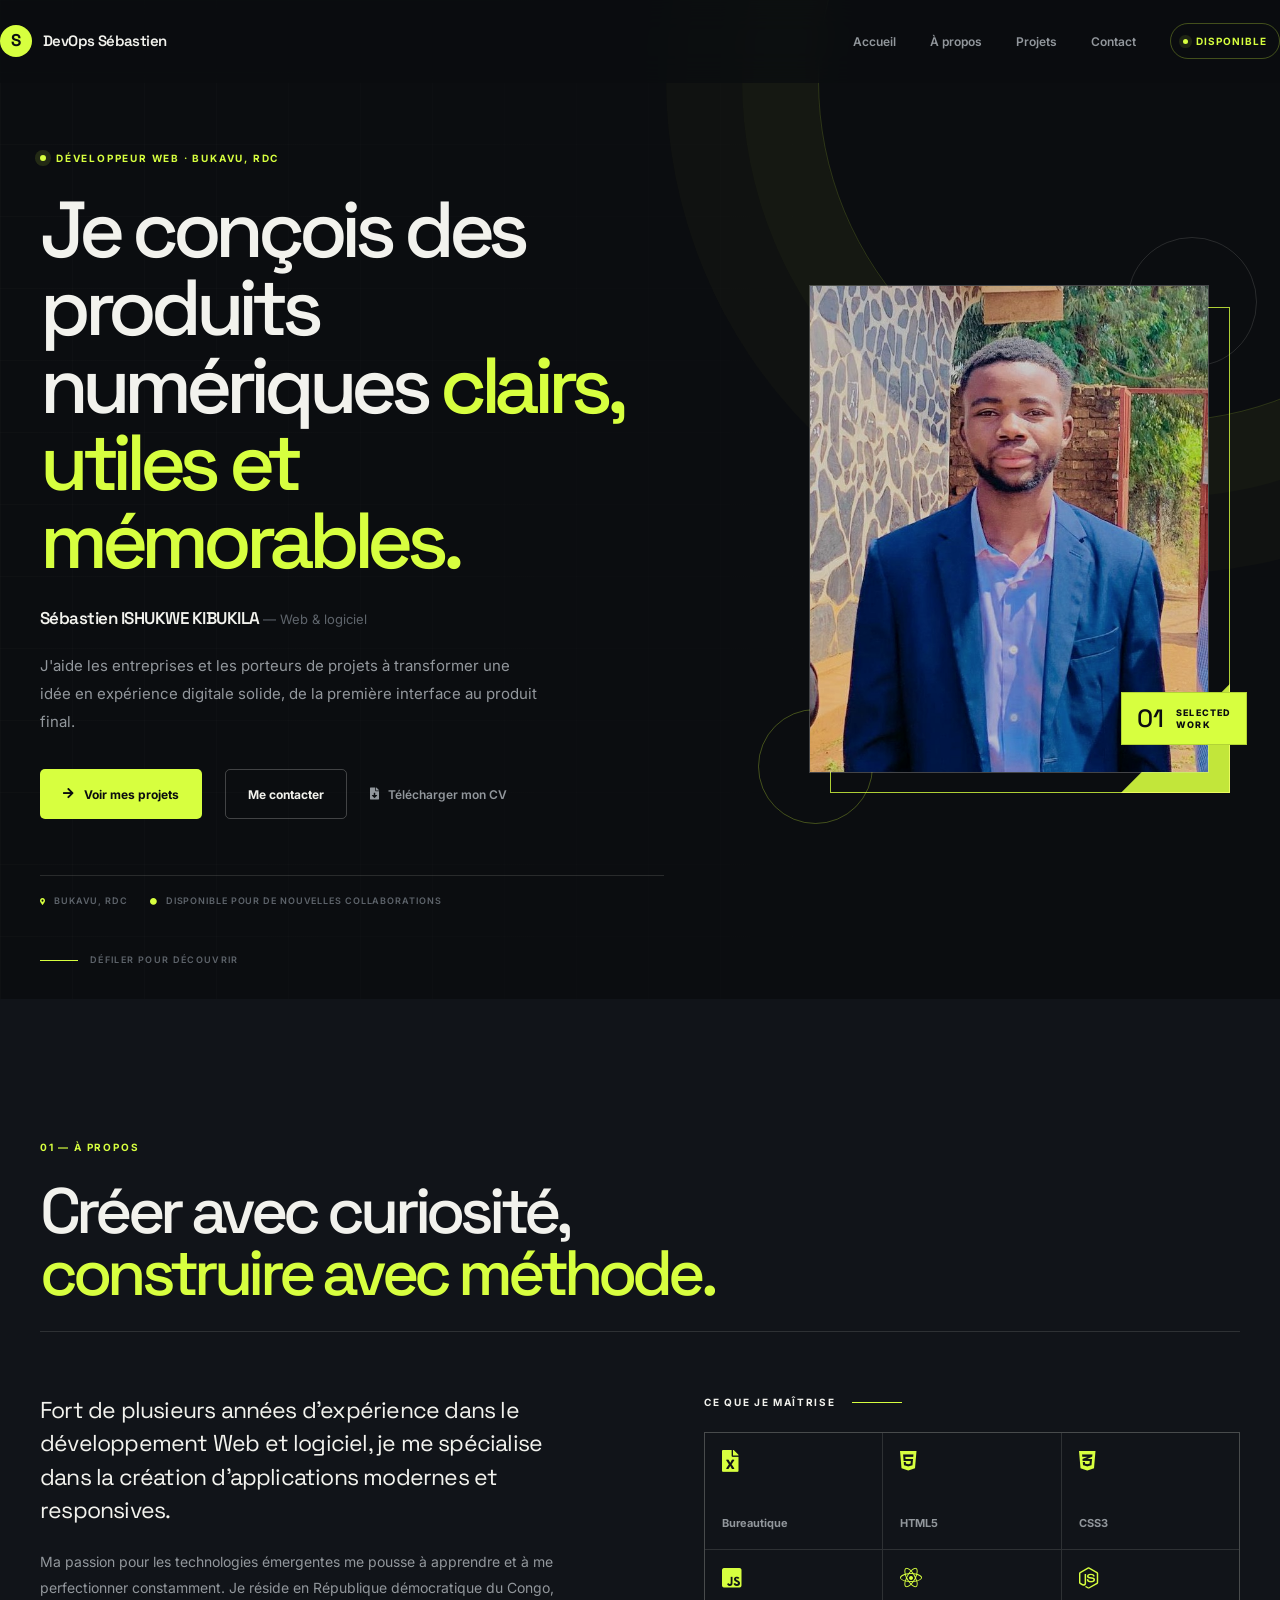
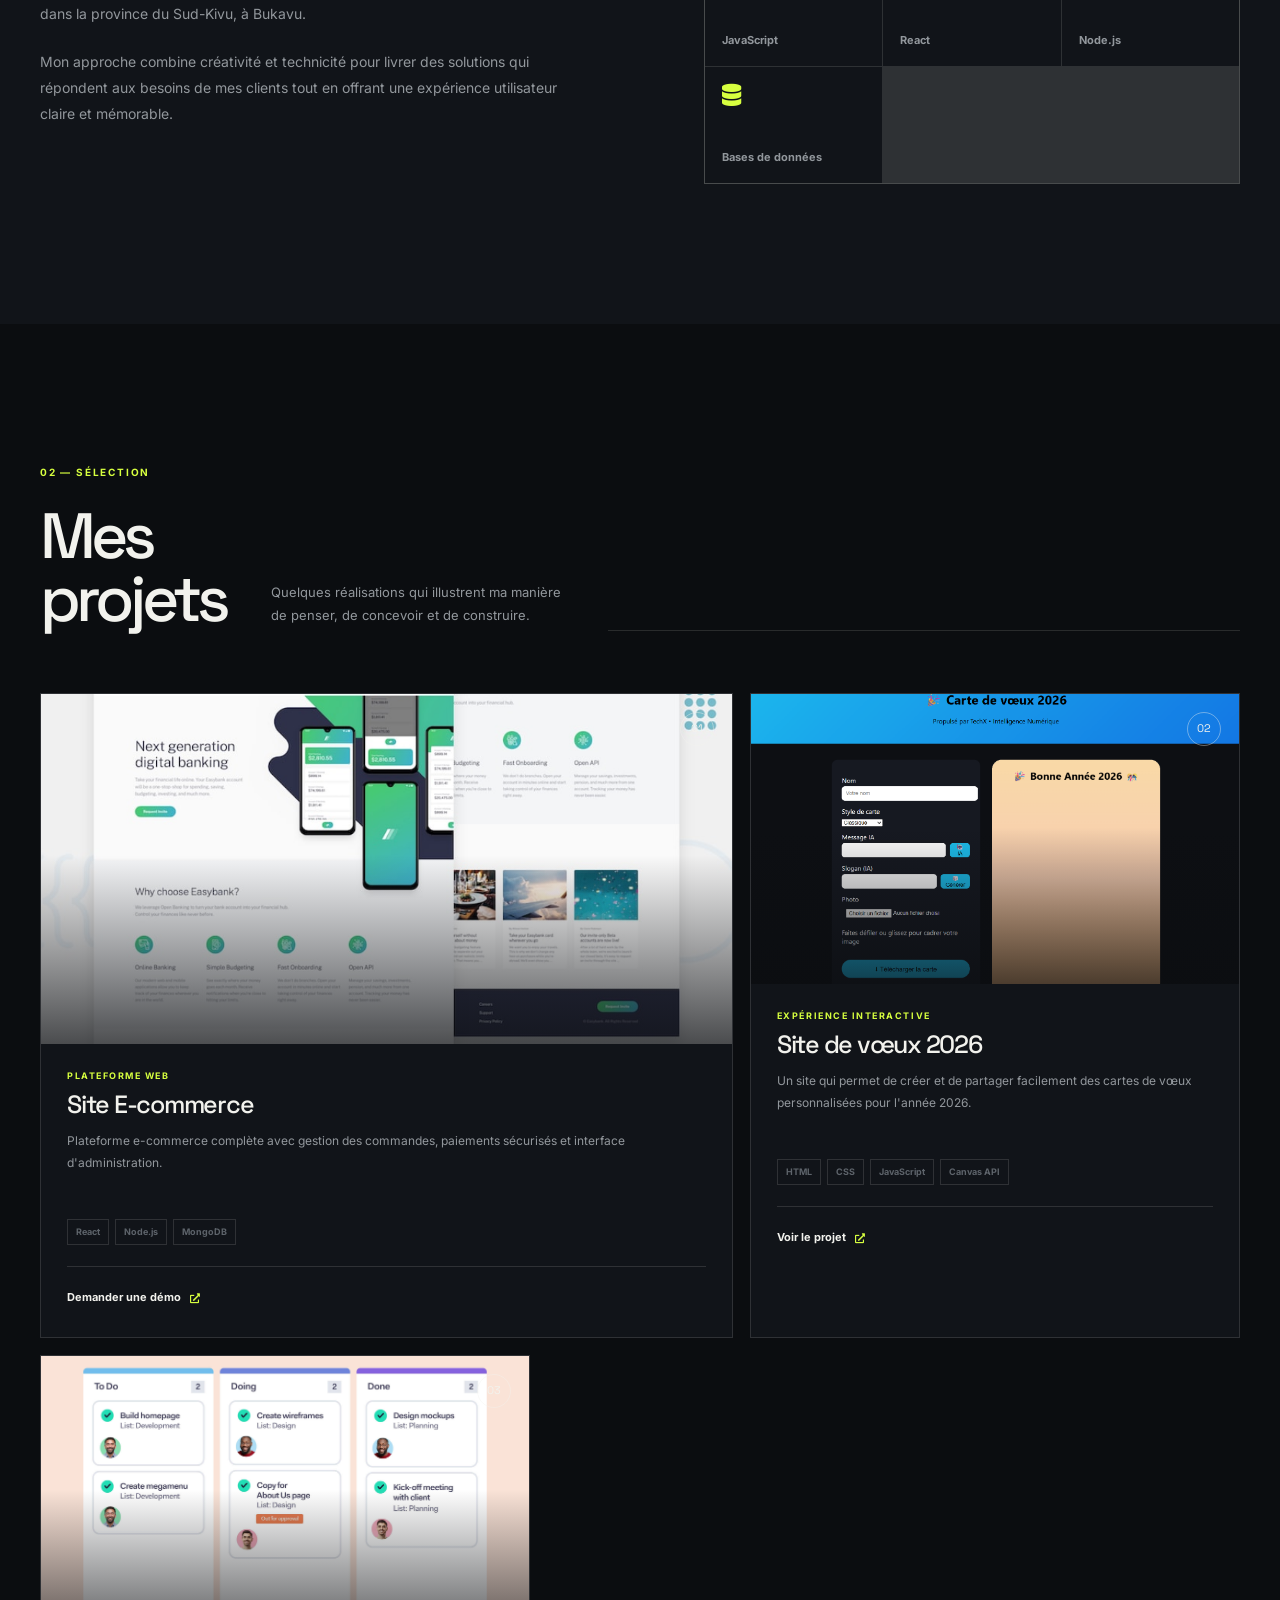
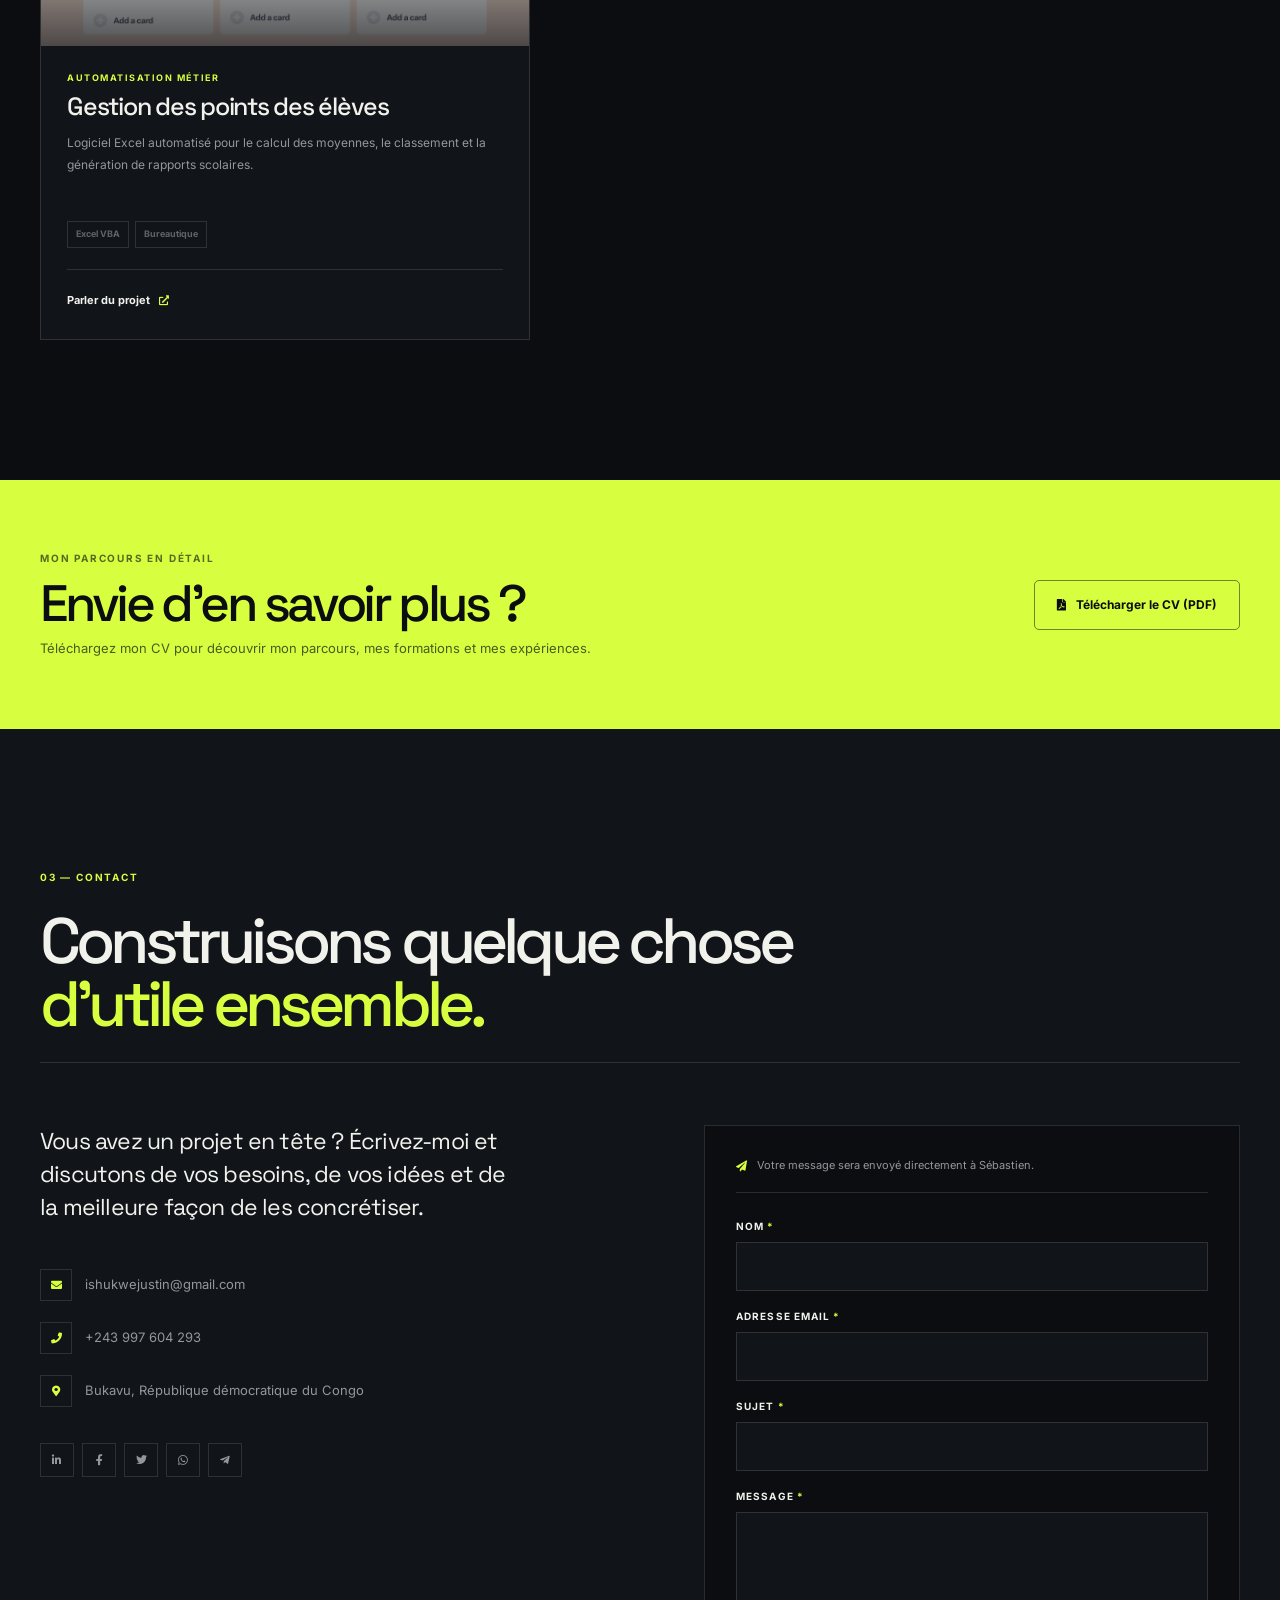
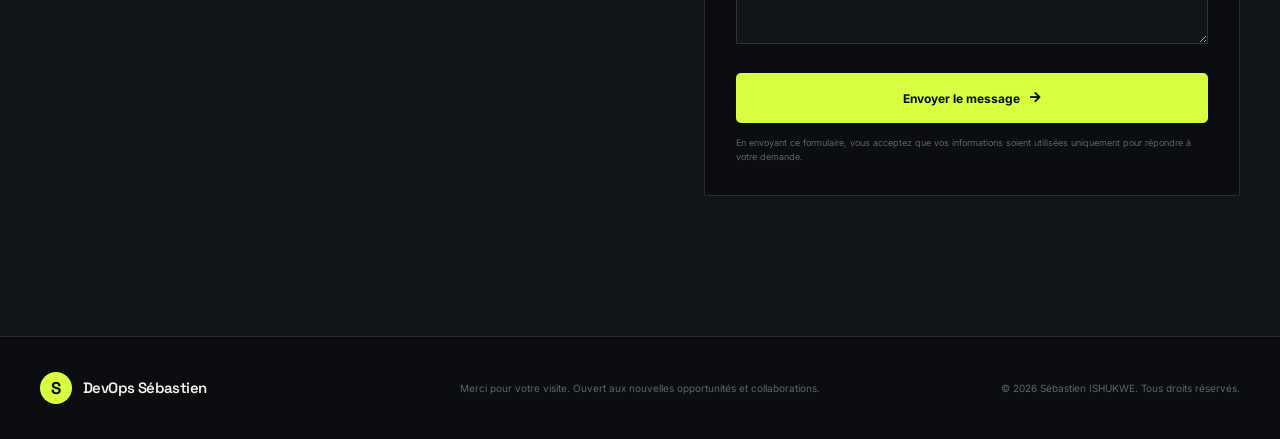
==== commit f6d87c35: "Update index.html" ====
--- a/index.html
+++ b/index.html
@@ -10,6 +10,7 @@
     <link rel="canonical" href="https://sebastien-ux-eng.github.io/portofolio_perso/">
     <meta property="og:type" content="website">
     <meta property="og:locale" content="fr_FR">
+    <meta name="google-site-verification" content="q8OmDJsvgAIsJHt8aFoV4jzuibJlbngUMx5nRo7Fez8" />
     <meta property="og:site_name" content="Portfolio de Sébastien ISHUKWE">
     <meta property="og:title" content="Sébastien ISHUKWE KIBUKILA — Développeur Web à Bukavu">
     <meta property="og:description" content="Portfolio professionnel de Sébastien ISHUKWE KIBUKILA, développeur Web et logiciel basé à Bukavu, RDC.">
